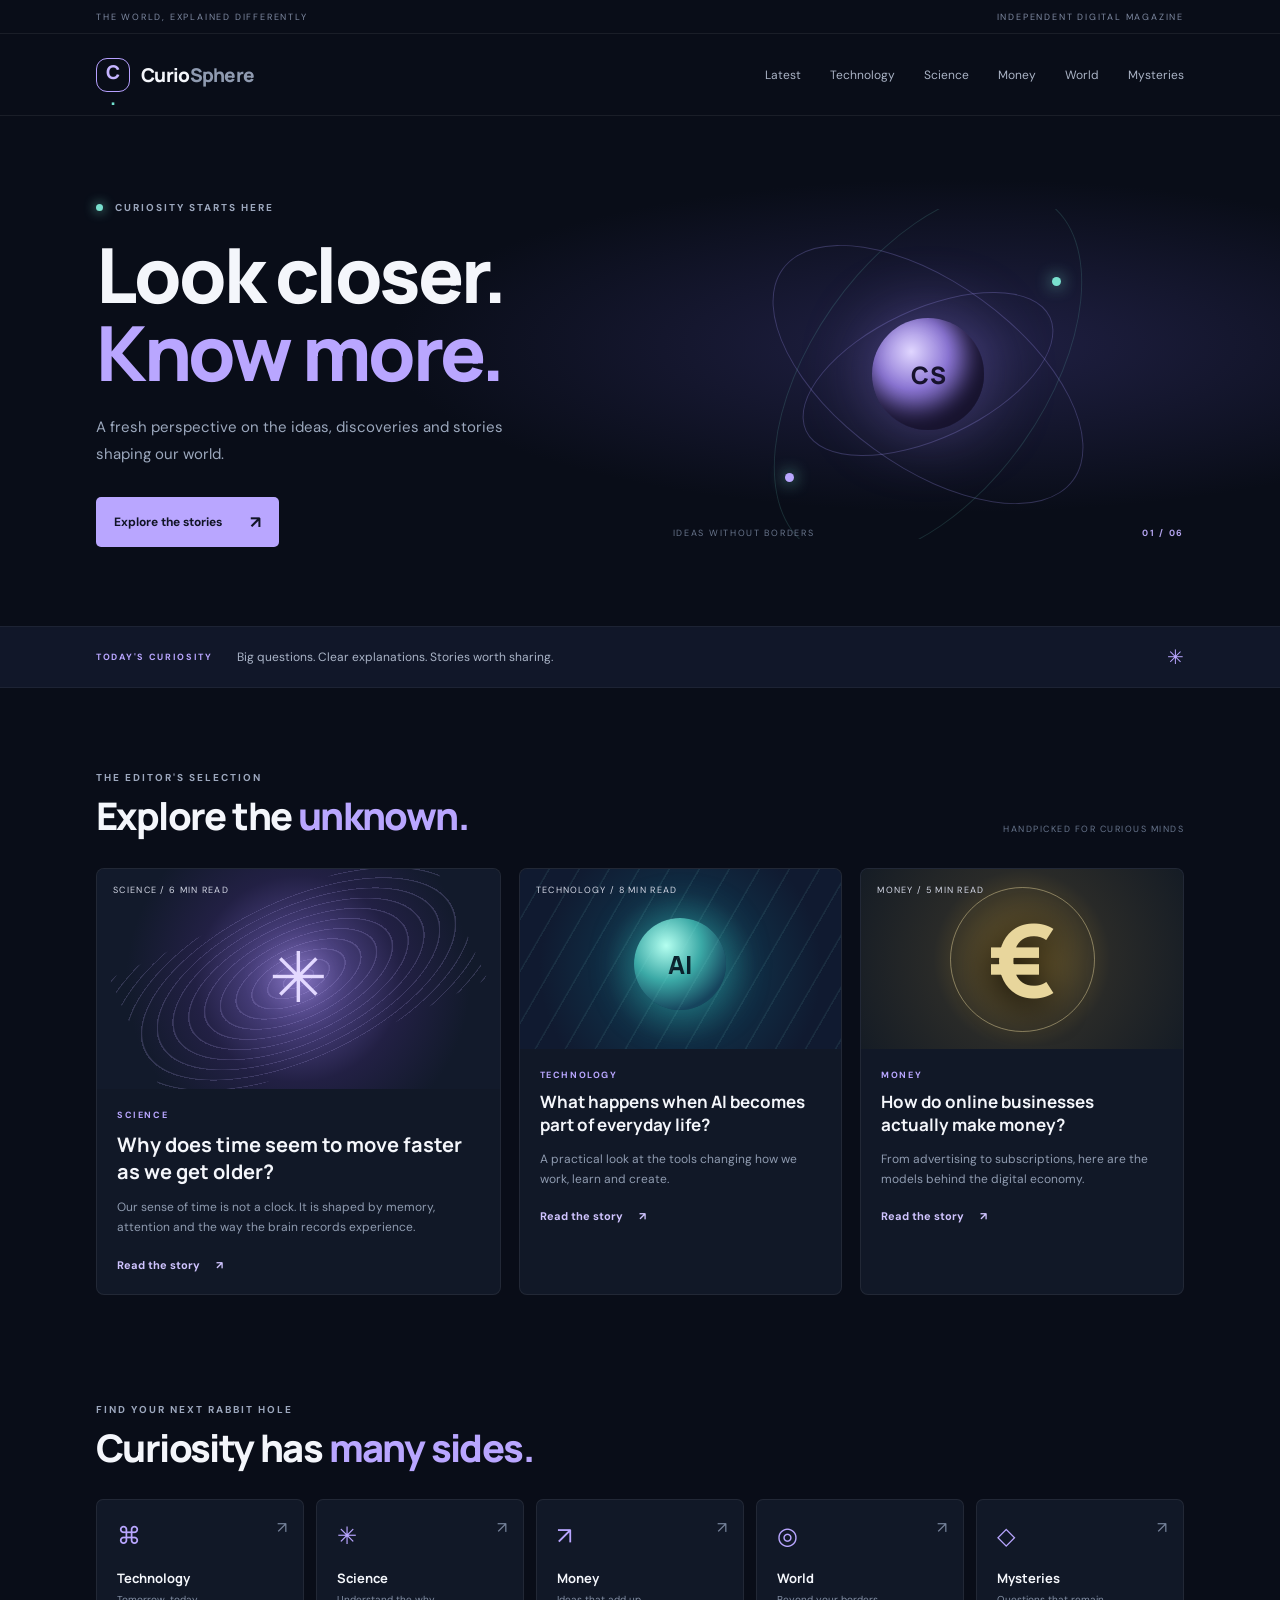
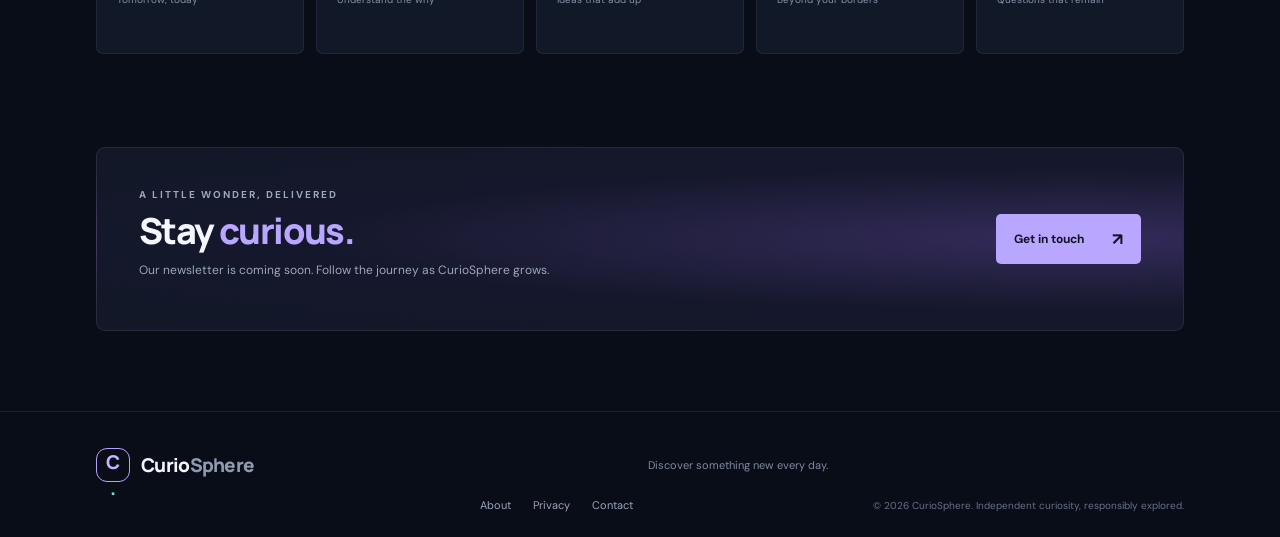
==== index.html @ eb4c72ce "Add files via upload" ====
<!doctype html>
<html lang="en">
<head>
  <meta charset="utf-8">
  <meta name="viewport" content="width=device-width, initial-scale=1">
  <meta name="description" content="CurioSphere explores technology, science, money, world stories and the mysteries behind everyday life.">
  <meta name="theme-color" content="#090d18">
  <title>CurioSphere — Discover Something New Every Day</title>
  <link rel="preconnect" href="https://fonts.googleapis.com">
  <link rel="preconnect" href="https://fonts.gstatic.com" crossorigin>
  <link href="https://fonts.googleapis.com/css2?family=DM+Sans:wght@400;500;600;700&family=Manrope:wght@400;500;600;700;800&display=swap" rel="stylesheet">
  <link rel="stylesheet" href="style.css">
</head>
<body>
  <div class="topline"><span>THE WORLD, EXPLAINED DIFFERENTLY</span><span>INDEPENDENT DIGITAL MAGAZINE</span></div>
  <header class="header">
    <a class="brand" href="#" aria-label="CurioSphere home"><span class="brand-mark">C<span>.</span></span><span>Curio<span>Sphere</span></span></a>
    <nav id="nav" class="nav">
      <a href="#latest">Latest</a><a href="#technology">Technology</a><a href="#science">Science</a><a href="#money">Money</a><a href="#world">World</a><a href="#mysteries">Mysteries</a>
    </nav>
    <button class="menu" id="menu" aria-label="Toggle navigation">☰</button>
  </header>

  <main>
    <section class="hero">
      <div class="hero-copy">
        <div class="eyebrow"><i></i> CURIOSITY STARTS HERE</div>
        <h1>Look closer.<br><em>Know more.</em></h1>
        <p>A fresh perspective on the ideas, discoveries and stories shaping our world.</p>
        <a class="primary-btn" href="#latest">Explore the stories <span>↗</span></a>
      </div>
      <div class="hero-art" aria-label="Abstract glowing orbital illustration">
        <div class="orbit orbit-one"></div><div class="orbit orbit-two"></div><div class="orbit orbit-three"></div>
        <div class="orb-core"><span>CS</span></div><div class="orb-dot dot-one"></div><div class="orb-dot dot-two"></div>
        <div class="art-caption">IDEAS WITHOUT BORDERS <b>01 / 06</b></div>
      </div>
    </section>

    <section class="ticker"><span>TODAY'S CURIOSITY</span><p>Big questions. Clear explanations. Stories worth sharing.</p><span class="ticker-star">✳</span></section>

    <section class="section" id="latest">
      <div class="section-head"><div><div class="eyebrow">THE EDITOR'S SELECTION</div><h2>Explore the <em>unknown.</em></h2></div><span class="muted">HANDPICKED FOR CURIOUS MINDS</span></div>
      <div class="feature-grid">
        <article class="feature-card feature-main" data-category="science">
          <div class="feature-visual visual-neural"><span class="visual-label">SCIENCE / 6 MIN READ</span><div class="neural-glow"></div><div class="visual-symbol">✳</div></div>
          <div class="article-info"><div class="category">SCIENCE</div><h3>Why does time seem to move faster as we get older?</h3><p>Our sense of time is not a clock. It is shaped by memory, attention and the way the brain records experience.</p><a href="articles/time-and-age.html" class="read-link">Read the story <span>↗</span></a></div>
        </article>
        <article class="feature-card" data-category="technology">
          <div class="feature-visual visual-ai"><span class="visual-label">TECHNOLOGY / 8 MIN READ</span><div class="ai-orb">AI</div><div class="ai-lines"></div></div>
          <div class="article-info"><div class="category">TECHNOLOGY</div><h3>What happens when AI becomes part of everyday life?</h3><p>A practical look at the tools changing how we work, learn and create.</p><a href="articles/ai-everyday-life.html" class="read-link">Read the story <span>↗</span></a></div>
        </article>
        <article class="feature-card" data-category="money">
          <div class="feature-visual visual-money"><span class="visual-label">MONEY / 5 MIN READ</span><div class="money-shape">€</div><div class="money-ring"></div></div>
          <div class="article-info"><div class="category">MONEY</div><h3>How do online businesses actually make money?</h3><p>From advertising to subscriptions, here are the models behind the digital economy.</p><a href="articles/online-business-models.html" class="read-link">Read the story <span>↗</span></a></div>
        </article>
      </div>
    </section>

    <section class="section categories" id="technology">
      <div class="section-head"><div><div class="eyebrow">FIND YOUR NEXT RABBIT HOLE</div><h2>Curiosity has <em>many sides.</em></h2></div></div>
      <div class="category-grid">
        <a href="#latest" class="category-tile"><span class="tile-icon">⌘</span><b>Technology</b><small>Tomorrow, today</small><span class="tile-arrow">↗</span></a>
        <a href="#latest" class="category-tile" id="science"><span class="tile-icon">✳</span><b>Science</b><small>Understand the why</small><span class="tile-arrow">↗</span></a>
        <a href="#latest" class="category-tile" id="money"><span class="tile-icon">↗</span><b>Money</b><small>Ideas that add up</small><span class="tile-arrow">↗</span></a>
        <a href="#latest" class="category-tile" id="world"><span class="tile-icon">◎</span><b>World</b><small>Beyond your borders</small><span class="tile-arrow">↗</span></a>
        <a href="#latest" class="category-tile" id="mysteries"><span class="tile-icon">◇</span><b>Mysteries</b><small>Questions that remain</small><span class="tile-arrow">↗</span></a>
      </div>
    </section>

    <section class="newsletter">
      <div><div class="eyebrow">A LITTLE WONDER, DELIVERED</div><h2>Stay <em>curious.</em></h2><p>Our newsletter is coming soon. Follow the journey as CurioSphere grows.</p></div>
      <a class="primary-btn" href="mailto:hello@curiosphere.example?subject=CurioSphere%20newsletter">Get in touch <span>↗</span></a>
    </section>
  </main>
  <footer><a class="brand" href="#"><span class="brand-mark">C<span>.</span></span><span>Curio<span>Sphere</span></span></a><p>Discover something new every day.</p><div class="footer-links"><a href="about.html">About</a><a href="privacy.html">Privacy</a><a href="mailto:hello@curiosphere.example">Contact</a></div><small>© 2026 CurioSphere. Independent curiosity, responsibly explored.</small></footer>
  <script src="script.js"></script>
</body>
</html>
---- style.css ----
*{box-sizing:border-box}html{scroll-behavior:smooth}body{margin:0;background:#090d18;color:#f4f6fb;font-family:"DM Sans",sans-serif}a{color:inherit;text-decoration:none}.topline{height:34px;padding:0 7.5%;display:flex;align-items:center;justify-content:space-between;border-bottom:1px solid #ffffff12;color:#7f8aa2;font-size:9px;letter-spacing:1.8px}.header{height:82px;padding:0 7.5%;display:flex;align-items:center;justify-content:space-between;border-bottom:1px solid #ffffff12;background:#090d18;position:sticky;top:0;z-index:10}.brand{display:flex;align-items:center;gap:11px;font:800 19px Manrope,sans-serif;letter-spacing:-.7px}.brand>span:last-child>span{color:#8f9ab0}.brand-mark{display:grid;place-items:center;width:34px;height:34px;border:1px solid #b6a0ff;border-radius:11px;color:#c5b4ff;font:800 19px Manrope}.brand-mark span{color:#72e3d0}.nav{display:flex;gap:29px;color:#aab3c5;font-size:12px}.nav a:hover,.footer-links a:hover{color:#bba8ff}.menu{display:none;background:none;border:0;color:white;font-size:22px}.hero{padding:80px 7.5% 74px;display:grid;grid-template-columns:1fr 1fr;align-items:center;gap:6%;min-height:510px;background:radial-gradient(ellipse at 75% 45%,#202044 0,transparent 42%),#090d18}.eyebrow{font-size:10px;letter-spacing:2px;color:#9da8be;font-weight:700}.eyebrow i{display:inline-block;width:7px;height:7px;border-radius:50%;background:#79e0ce;margin-right:8px;box-shadow:0 0 12px #79e0ce}.hero h1,.section h2,.newsletter h2{font:800 clamp(44px,6vw,76px)/1.02 Manrope,sans-serif;letter-spacing:-3px;margin:22px 0}.hero h1 em,.section h2 em,.newsletter h2 em{font-style:normal;color:#b9a6ff}.hero-copy>p{max-width:430px;color:#9ca8bd;line-height:1.8;font-size:15px;margin-bottom:29px}.primary-btn{display:inline-flex;gap:28px;align-items:center;background:#b9a6ff;color:#111426;padding:14px 18px;border-radius:5px;font-weight:700;font-size:12px;transition:.2s}.primary-btn:hover{background:#d0c4ff;transform:translateY(-2px)}.primary-btn span{font-size:17px}.hero-art{height:330px;position:relative;display:grid;place-items:center;overflow:hidden}.orbit{position:absolute;border:1px solid #a99aff40;border-radius:50%;transform:rotate(-25deg)}.orbit-one{width:270px;height:130px}.orbit-two{width:360px;height:185px;transform:rotate(36deg)}.orbit-three{width:420px;height:235px;transform:rotate(-55deg);border-color:#71dcca28}.orb-core{width:112px;height:112px;border-radius:50%;display:grid;place-items:center;background:radial-gradient(circle at 35% 30%,#e0d6ff,#8c76d5 35%,#29234d 72%);box-shadow:0 0 70px #a18aff65,inset -12px -15px 25px #17132d;color:#17132d;font:800 24px Manrope}.orb-dot{position:absolute;width:9px;height:9px;border-radius:50%;background:#79e0ce;box-shadow:0 0 16px #79e0ce}.dot-one{top:68px;right:24%}.dot-two{bottom:57px;left:22%;background:#b9a6ff}.art-caption{position:absolute;bottom:0;left:0;right:0;display:flex;justify-content:space-between;color:#69758c;font-size:9px;letter-spacing:1.7px}.art-caption b{color:#b4a4ef}.ticker{padding:17px 7.5%;display:flex;align-items:center;gap:24px;background:#111729;border-top:1px solid #ffffff0d;border-bottom:1px solid #ffffff0d}.ticker>span:first-child{color:#b9a6ff;font-size:9px;letter-spacing:1.7px;font-weight:700}.ticker p{font-size:12px;color:#aab4c7;margin:0}.ticker-star{margin-left:auto;color:#b9a6ff;font-size:20px}.section{padding:83px 7.5%}.section-head{display:flex;justify-content:space-between;align-items:end;margin-bottom:33px}.section h2,.newsletter h2{font-size:38px;letter-spacing:-1.6px;margin:12px 0 0}.muted{font-size:9px;letter-spacing:1.5px;color:#68758d}.feature-grid{display:grid;grid-template-columns:1.25fr 1fr 1fr;gap:18px}.feature-card{background:#111827;border:1px solid #ffffff12;border-radius:8px;overflow:hidden;transition:.25s}.feature-card:hover{transform:translateY(-5px);border-color:#b9a6ff66}.feature-visual{height:180px;position:relative;overflow:hidden;background:#171d36}.feature-main .feature-visual{height:220px}.visual-label{position:absolute;top:15px;left:16px;z-index:2;color:#d4d8e6;font-size:9px;letter-spacing:1.3px}.visual-neural{background:radial-gradient(circle at 50% 50%,#6556a7,#222044 45%,#121a2b 75%)}.neural-glow{position:absolute;inset:30px;background:repeating-radial-gradient(ellipse at center,transparent 0 15px,#c3b4ff30 16px 17px);transform:rotate(-25deg)}.visual-symbol{position:absolute;inset:0;display:grid;place-items:center;font-size:70px;color:#e3d9ff;text-shadow:0 0 35px #d4bfff}.visual-ai{background:radial-gradient(circle at 50% 55%,#176a79,#102c43 40%,#101a30 75%)}.ai-orb{position:absolute;left:50%;top:53%;transform:translate(-50%,-50%);width:92px;height:92px;border-radius:50%;display:grid;place-items:center;background:radial-gradient(circle at 35% 30%,#b4fff0,#3ba9a6 40%,#16445d 75%);box-shadow:0 0 45px #44d5c766;color:#09202b;font:800 25px Manrope}.ai-lines{position:absolute;inset:0;background:repeating-linear-gradient(120deg,transparent 0 24px,#83e6dc16 25px 26px)}.visual-money{background:radial-gradient(circle at 50% 50%,#78622c,#292a28 48%,#151c25)}.money-shape{position:absolute;inset:0;display:grid;place-items:center;color:#e8d69c;font:800 100px Manrope;text-shadow:0 8px 35px #000}.money-ring{position:absolute;width:145px;height:145px;border:1px solid #e8d69c77;border-radius:50%;left:calc(50% - 72px);top:calc(50% - 72px)}.article-info{padding:20px}.category{color:#b9a6ff;font-size:9px;letter-spacing:1.6px;font-weight:700}.article-info h3{font:700 17px/1.35 Manrope;margin:10px 0}.feature-main .article-info h3{font-size:20px}.article-info p{color:#8f9bb0;font-size:12px;line-height:1.7}.read-link{display:inline-flex;gap:16px;margin-top:8px;color:#d0c4ff;font-size:11px;font-weight:700}.categories{padding-top:25px}.category-grid{display:grid;grid-template-columns:repeat(5,1fr);gap:12px}.category-tile{min-height:155px;padding:20px;background:#111827;border:1px solid #ffffff12;border-radius:7px;display:flex;flex-direction:column;position:relative;transition:.2s}.category-tile:hover{border-color:#b9a6ff77;background:#151c30}.tile-icon{font-size:24px;color:#b9a6ff;margin-bottom:18px}.category-tile b{font:700 13px Manrope}.category-tile small{color:#8490a6;font-size:10px;margin-top:6px}.tile-arrow{position:absolute;right:16px;top:17px;color:#77849c}.newsletter{margin:10px 7.5% 80px;padding:40px 42px;border:1px solid #ffffff16;border-radius:9px;background:radial-gradient(ellipse at 90% 50%,#342b5a,#15182c 55%,#111827);display:flex;align-items:center;justify-content:space-between;gap:25px}.newsletter h2{font-size:36px}.newsletter p{color:#9ba6ba;font-size:12px}footer{padding:35px 7.5% 25px;border-top:1px solid #ffffff14;display:grid;grid-template-columns:1fr 1fr;gap:15px;align-items:center}footer>p{color:#7f8aa0;font-size:11px}footer small{color:#657188;font-size:10px}.footer-links{display:flex;gap:22px;justify-content:flex-end;color:#9ba6ba;font-size:11px}.footer-links+small{text-align:right}@media(max-width:850px){.nav{gap:14px}.feature-grid{grid-template-columns:1fr 1fr}.feature-main{grid-column:span 2}.category-grid{grid-template-columns:repeat(3,1fr)}}@media(max-width:620px){.topline{padding:0 5%;font-size:8px}.header{padding:0 5%;height:70px}.menu{display:block}.nav{display:none;position:absolute;top:69px;left:0;right:0;padding:20px 6%;background:#101727;flex-direction:column;border-bottom:1px solid #ffffff20}.nav.open{display:flex}.hero{padding:60px 6% 45px;grid-template-columns:1fr;gap:30px}.hero h1{font-size:55px}.hero-art{height:260px}.ticker{padding:15px 6%;gap:12px}.ticker p{font-size:10px}.section{padding:60px 6%}.section-head{align-items:start;gap:15px;flex-direction:column}.section h2{font-size:32px}.muted{display:none}.feature-grid{grid-template-columns:1fr}.feature-main{grid-column:auto}.feature-main .feature-visual,.feature-visual{height:190px}.category-grid{grid-template-columns:1fr 1fr}.category-tile{min-height:135px}.newsletter{margin:0 6% 55px;padding:28px;align-items:flex-start;flex-direction:column}.newsletter h2{font-size:32px}footer{padding:30px 6%;grid-template-columns:1fr}footer>p{margin:0}.footer-links{justify-content:flex-start}.footer-links+small{text-align:left}}
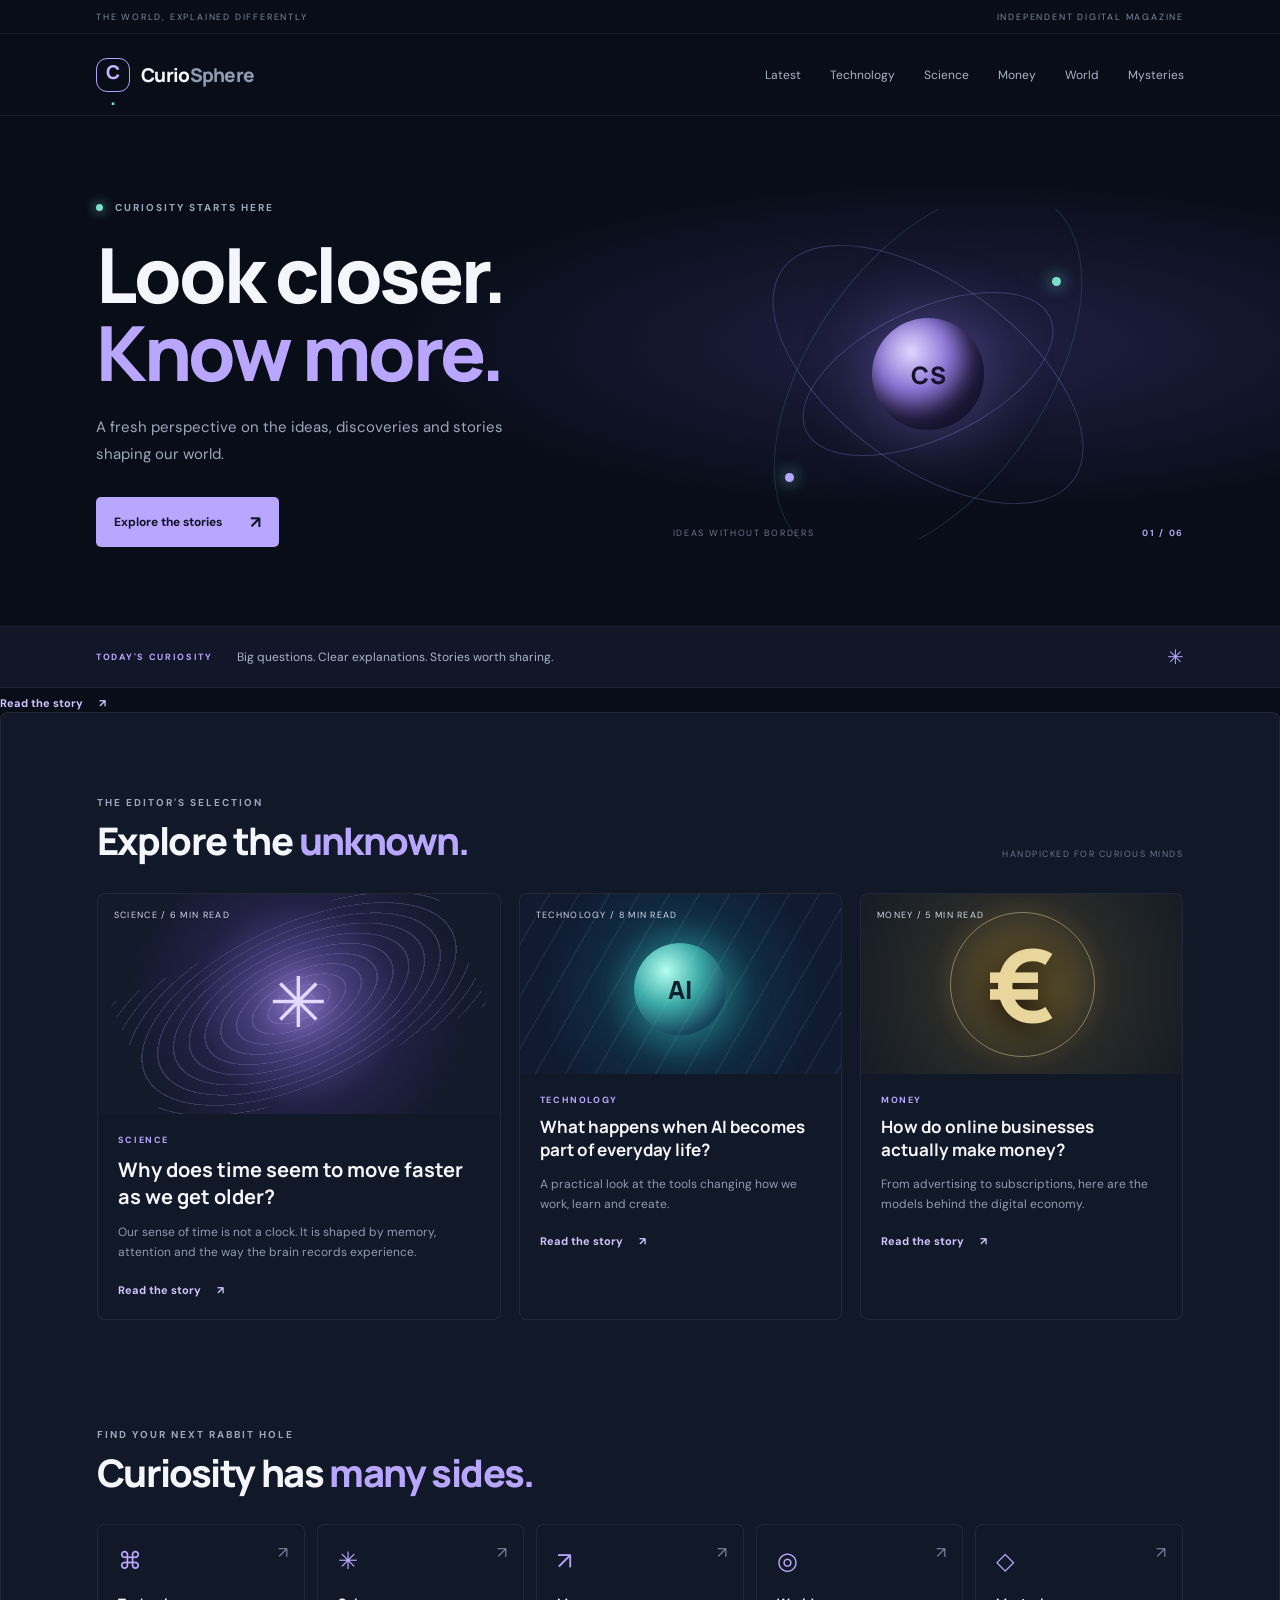
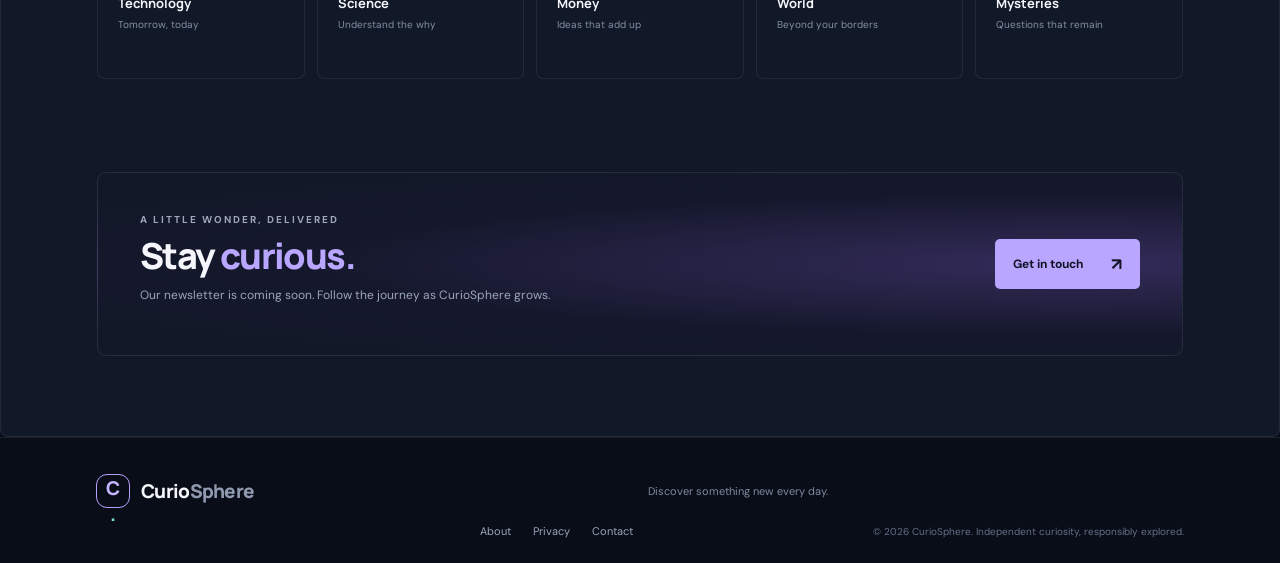
==== commit 6175f7d8: "Update index.html" ====
--- a/index.html
+++ b/index.html
@@ -37,7 +37,10 @@
     </section>
 
     <section class="ticker"><span>TODAY'S CURIOSITY</span><p>Big questions. Clear explanations. Stories worth sharing.</p><span class="ticker-star">✳</span></section>
-
+<a href="articles/time-and-age.html" class="read-link">Read the story <span>↗</span></a>
+</div>
+</article>
+<article class="feature-card" data-category="technology">
     <section class="section" id="latest">
       <div class="section-head"><div><div class="eyebrow">THE EDITOR'S SELECTION</div><h2>Explore the <em>unknown.</em></h2></div><span class="muted">HANDPICKED FOR CURIOUS MINDS</span></div>
       <div class="feature-grid">
@@ -75,4 +78,4 @@
   <footer><a class="brand" href="#"><span class="brand-mark">C<span>.</span></span><span>Curio<span>Sphere</span></span></a><p>Discover something new every day.</p><div class="footer-links"><a href="about.html">About</a><a href="privacy.html">Privacy</a><a href="mailto:hello@curiosphere.example">Contact</a></div><small>© 2026 CurioSphere. Independent curiosity, responsibly explored.</small></footer>
   <script src="script.js"></script>
 </body>
-</html>+</html>
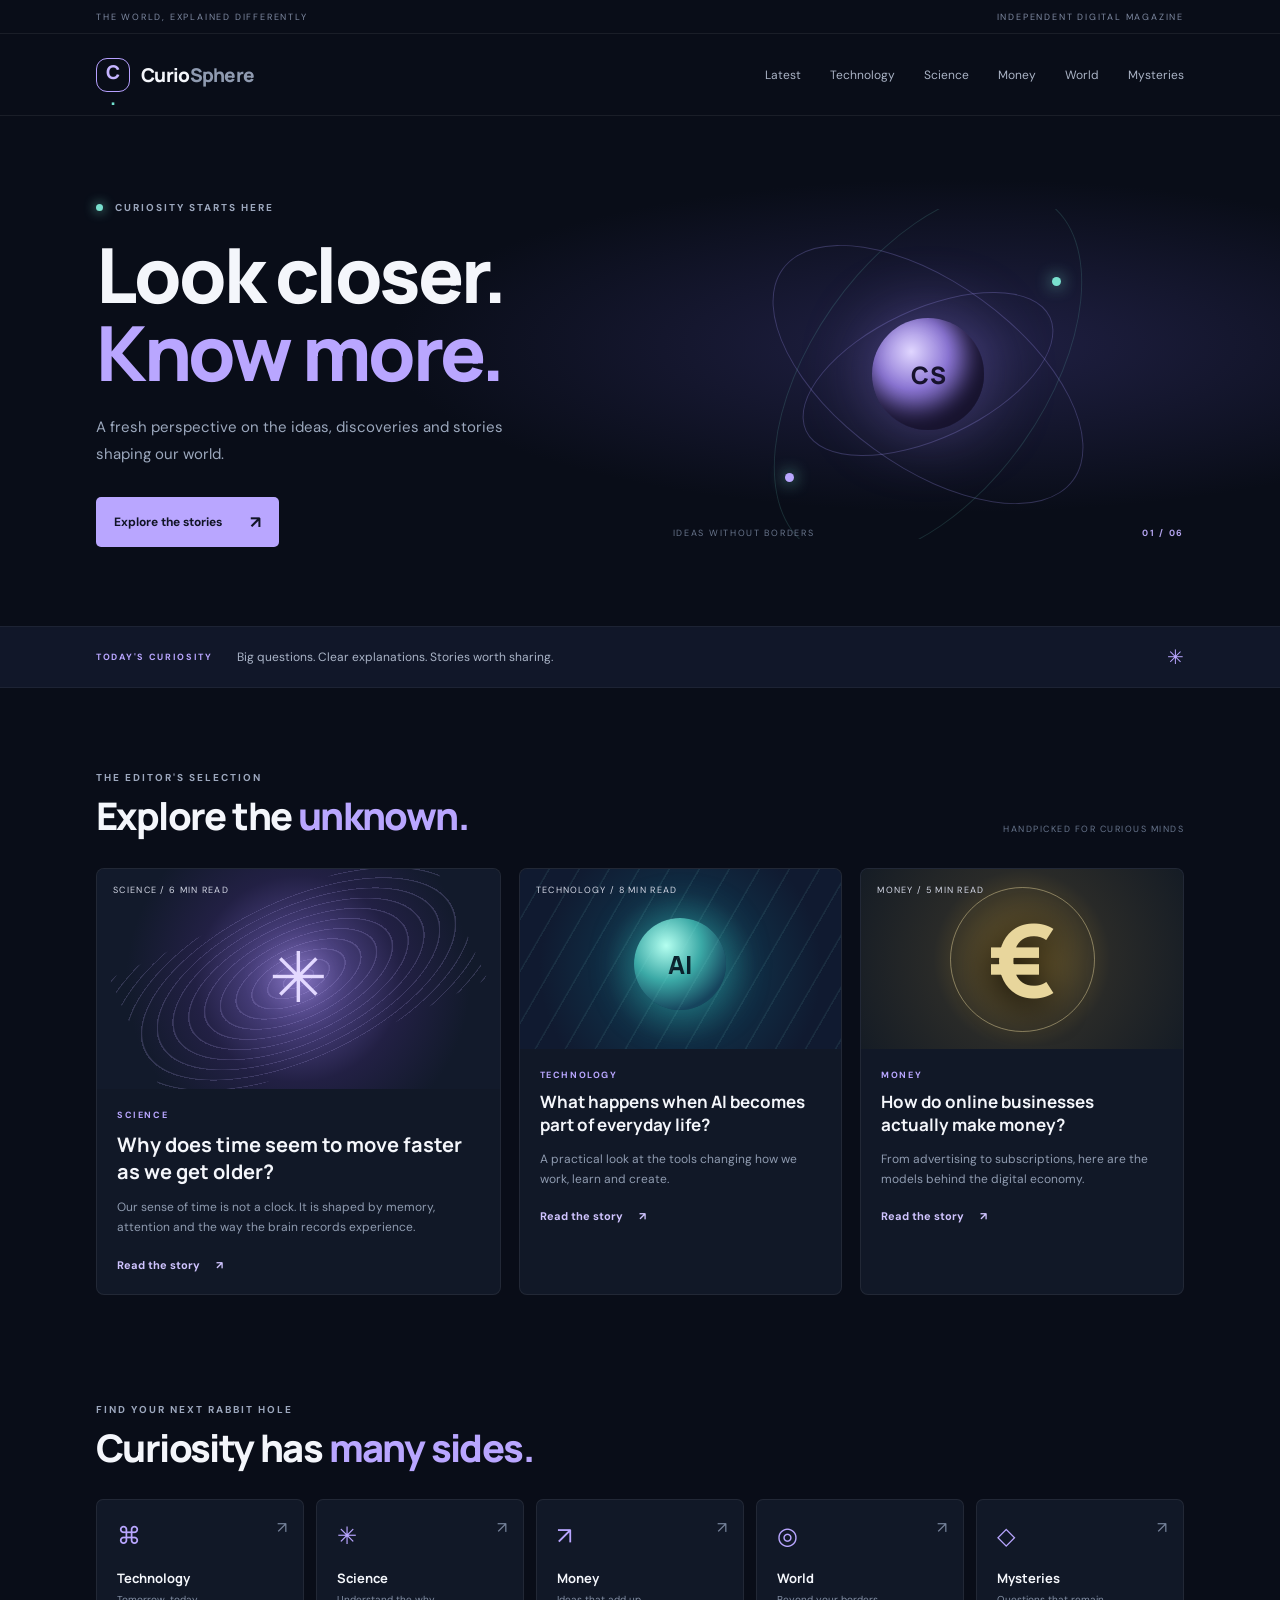
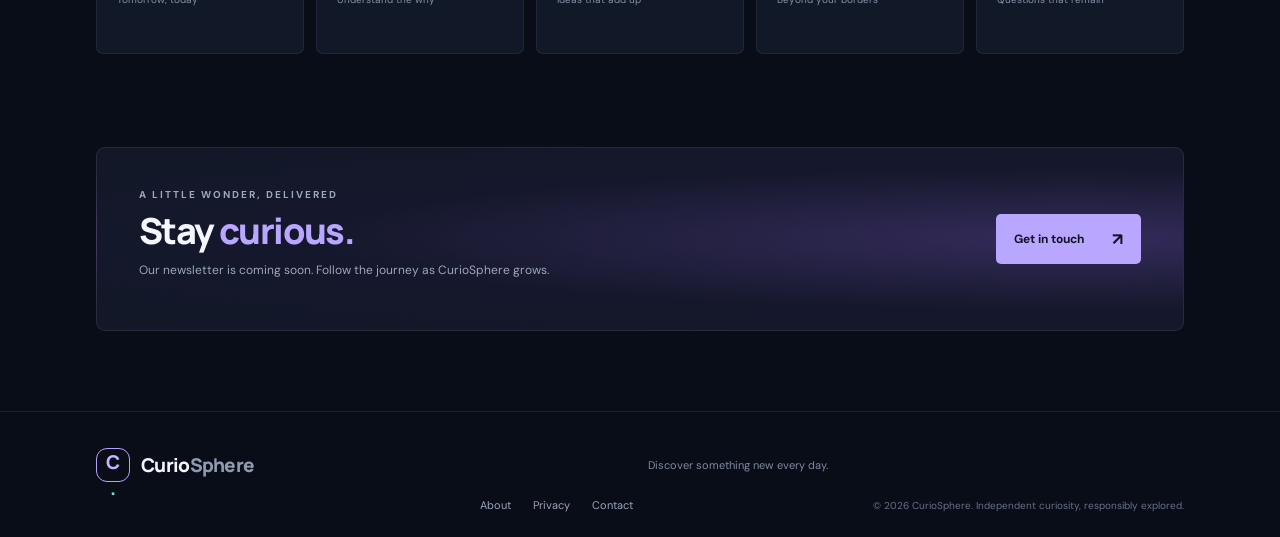
==== commit 5f5ba462: "Update index.html" ====
--- a/index.html
+++ b/index.html
@@ -1,23 +1,41 @@
-<!doctype html>
+
+<!DOCTYPE html>
 <html lang="en">
 <head>
-  <meta charset="utf-8">
-  <meta name="viewport" content="width=device-width, initial-scale=1">
-  <meta name="description" content="CurioSphere explores technology, science, money, world stories and the mysteries behind everyday life.">
+  <meta charset="UTF-8">
+  <meta name="viewport" content="width=device-width, initial-scale=1.0">
+  <meta name="description" content="CurioSphere explores science, technology, money and the mysteries of everyday life.">
   <meta name="theme-color" content="#090d18">
   <title>CurioSphere — Discover Something New Every Day</title>
+
   <link rel="preconnect" href="https://fonts.googleapis.com">
   <link rel="preconnect" href="https://fonts.gstatic.com" crossorigin>
   <link href="https://fonts.googleapis.com/css2?family=DM+Sans:wght@400;500;600;700&family=Manrope:wght@400;500;600;700;800&display=swap" rel="stylesheet">
+
   <link rel="stylesheet" href="style.css">
 </head>
+
 <body>
-  <div class="topline"><span>THE WORLD, EXPLAINED DIFFERENTLY</span><span>INDEPENDENT DIGITAL MAGAZINE</span></div>
+  <div class="topline">
+    <span>THE WORLD, EXPLAINED DIFFERENTLY</span>
+    <span>INDEPENDENT DIGITAL MAGAZINE</span>
+  </div>
+
   <header class="header">
-    <a class="brand" href="#" aria-label="CurioSphere home"><span class="brand-mark">C<span>.</span></span><span>Curio<span>Sphere</span></span></a>
+    <a class="brand" href="index.html" aria-label="CurioSphere home">
+      <span class="brand-mark">C<span>.</span></span>
+      <span>Curio<span>Sphere</span></span>
+    </a>
+
     <nav id="nav" class="nav">
-      <a href="#latest">Latest</a><a href="#technology">Technology</a><a href="#science">Science</a><a href="#money">Money</a><a href="#world">World</a><a href="#mysteries">Mysteries</a>
+      <a href="#latest">Latest</a>
+      <a href="#technology">Technology</a>
+      <a href="#science">Science</a>
+      <a href="#money">Money</a>
+      <a href="#world">World</a>
+      <a href="#mysteries">Mysteries</a>
     </nav>
+
     <button class="menu" id="menu" aria-label="Toggle navigation">☰</button>
   </header>
 
@@ -29,53 +47,153 @@
         <p>A fresh perspective on the ideas, discoveries and stories shaping our world.</p>
         <a class="primary-btn" href="#latest">Explore the stories <span>↗</span></a>
       </div>
+
       <div class="hero-art" aria-label="Abstract glowing orbital illustration">
-        <div class="orbit orbit-one"></div><div class="orbit orbit-two"></div><div class="orbit orbit-three"></div>
-        <div class="orb-core"><span>CS</span></div><div class="orb-dot dot-one"></div><div class="orb-dot dot-two"></div>
+        <div class="orbit orbit-one"></div>
+        <div class="orbit orbit-two"></div>
+        <div class="orbit orbit-three"></div>
+        <div class="orb-core"><span>CS</span></div>
+        <div class="orb-dot dot-one"></div>
+        <div class="orb-dot dot-two"></div>
         <div class="art-caption">IDEAS WITHOUT BORDERS <b>01 / 06</b></div>
       </div>
     </section>
 
-    <section class="ticker"><span>TODAY'S CURIOSITY</span><p>Big questions. Clear explanations. Stories worth sharing.</p><span class="ticker-star">✳</span></section>
-<a href="articles/time-and-age.html" class="read-link">Read the story <span>↗</span></a>
-</div>
-</article>
-<article class="feature-card" data-category="technology">
+    <section class="ticker">
+      <span>TODAY'S CURIOSITY</span>
+      <p>Big questions. Clear explanations. Stories worth sharing.</p>
+      <span class="ticker-star">✳</span>
+    </section>
+
     <section class="section" id="latest">
-      <div class="section-head"><div><div class="eyebrow">THE EDITOR'S SELECTION</div><h2>Explore the <em>unknown.</em></h2></div><span class="muted">HANDPICKED FOR CURIOUS MINDS</span></div>
+      <div class="section-head">
+        <div>
+          <div class="eyebrow">THE EDITOR'S SELECTION</div>
+          <h2>Explore the <em>unknown.</em></h2>
+        </div>
+        <span class="muted">HANDPICKED FOR CURIOUS MINDS</span>
+      </div>
+
       <div class="feature-grid">
+
         <article class="feature-card feature-main" data-category="science">
-          <div class="feature-visual visual-neural"><span class="visual-label">SCIENCE / 6 MIN READ</span><div class="neural-glow"></div><div class="visual-symbol">✳</div></div>
-          <div class="article-info"><div class="category">SCIENCE</div><h3>Why does time seem to move faster as we get older?</h3><p>Our sense of time is not a clock. It is shaped by memory, attention and the way the brain records experience.</p><a href="articles/time-and-age.html" class="read-link">Read the story <span>↗</span></a></div>
+          <div class="feature-visual visual-neural">
+            <span class="visual-label">SCIENCE / 6 MIN READ</span>
+            <div class="neural-glow"></div>
+            <div class="visual-symbol">✳</div>
+          </div>
+          <div class="article-info">
+            <div class="category">SCIENCE</div>
+            <h3>Why does time seem to move faster as we get older?</h3>
+            <p>Our sense of time is not a clock. It is shaped by memory, attention and the way the brain records experience.</p>
+            <a href="articles/time-and-age.html" class="read-link">Read the story <span>↗</span></a>
+          </div>
         </article>
+
         <article class="feature-card" data-category="technology">
-          <div class="feature-visual visual-ai"><span class="visual-label">TECHNOLOGY / 8 MIN READ</span><div class="ai-orb">AI</div><div class="ai-lines"></div></div>
-          <div class="article-info"><div class="category">TECHNOLOGY</div><h3>What happens when AI becomes part of everyday life?</h3><p>A practical look at the tools changing how we work, learn and create.</p><a href="articles/ai-everyday-life.html" class="read-link">Read the story <span>↗</span></a></div>
+          <div class="feature-visual visual-ai">
+            <span class="visual-label">TECHNOLOGY / 8 MIN READ</span>
+            <div class="ai-orb">AI</div>
+            <div class="ai-lines"></div>
+          </div>
+          <div class="article-info">
+            <div class="category">TECHNOLOGY</div>
+            <h3>What happens when AI becomes part of everyday life?</h3>
+            <p>A practical look at the tools changing how we work, learn and create.</p>
+            <a href="articles/ai-everyday-life.html" class="read-link">Read the story <span>↗</span></a>
+          </div>
         </article>
+
         <article class="feature-card" data-category="money">
-          <div class="feature-visual visual-money"><span class="visual-label">MONEY / 5 MIN READ</span><div class="money-shape">€</div><div class="money-ring"></div></div>
-          <div class="article-info"><div class="category">MONEY</div><h3>How do online businesses actually make money?</h3><p>From advertising to subscriptions, here are the models behind the digital economy.</p><a href="articles/online-business-models.html" class="read-link">Read the story <span>↗</span></a></div>
+          <div class="feature-visual visual-money">
+            <span class="visual-label">MONEY / 5 MIN READ</span>
+            <div class="money-shape">€</div>
+            <div class="money-ring"></div>
+          </div>
+          <div class="article-info">
+            <div class="category">MONEY</div>
+            <h3>How do online businesses actually make money?</h3>
+            <p>From advertising to subscriptions, here are the models behind the digital economy.</p>
+            <a href="articles/online-business-models.html" class="read-link">Read the story <span>↗</span></a>
+          </div>
         </article>
+
       </div>
     </section>
 
     <section class="section categories" id="technology">
-      <div class="section-head"><div><div class="eyebrow">FIND YOUR NEXT RABBIT HOLE</div><h2>Curiosity has <em>many sides.</em></h2></div></div>
+      <div class="section-head">
+        <div>
+          <div class="eyebrow">FIND YOUR NEXT RABBIT HOLE</div>
+          <h2>Curiosity has <em>many sides.</em></h2>
+        </div>
+      </div>
+
       <div class="category-grid">
-        <a href="#latest" class="category-tile"><span class="tile-icon">⌘</span><b>Technology</b><small>Tomorrow, today</small><span class="tile-arrow">↗</span></a>
-        <a href="#latest" class="category-tile" id="science"><span class="tile-icon">✳</span><b>Science</b><small>Understand the why</small><span class="tile-arrow">↗</span></a>
-        <a href="#latest" class="category-tile" id="money"><span class="tile-icon">↗</span><b>Money</b><small>Ideas that add up</small><span class="tile-arrow">↗</span></a>
-        <a href="#latest" class="category-tile" id="world"><span class="tile-icon">◎</span><b>World</b><small>Beyond your borders</small><span class="tile-arrow">↗</span></a>
-        <a href="#latest" class="category-tile" id="mysteries"><span class="tile-icon">◇</span><b>Mysteries</b><small>Questions that remain</small><span class="tile-arrow">↗</span></a>
+        <a href="#latest" class="category-tile">
+          <span class="tile-icon">⌘</span>
+          <b>Technology</b>
+          <small>Tomorrow, today</small>
+          <span class="tile-arrow">↗</span>
+        </a>
+
+        <a href="#latest" class="category-tile" id="science">
+          <span class="tile-icon">✳</span>
+          <b>Science</b>
+          <small>Understand the why</small>
+          <span class="tile-arrow">↗</span>
+        </a>
+
+        <a href="#latest" class="category-tile" id="money">
+          <span class="tile-icon">↗</span>
+          <b>Money</b>
+          <small>Ideas that add up</small>
+          <span class="tile-arrow">↗</span>
+        </a>
+
+        <a href="#latest" class="category-tile" id="world">
+          <span class="tile-icon">◎</span>
+          <b>World</b>
+          <small>Beyond your borders</small>
+          <span class="tile-arrow">↗</span>
+        </a>
+
+        <a href="#latest" class="category-tile" id="mysteries">
+          <span class="tile-icon">◇</span>
+          <b>Mysteries</b>
+          <small>Questions that remain</small>
+          <span class="tile-arrow">↗</span>
+        </a>
       </div>
     </section>
 
     <section class="newsletter">
-      <div><div class="eyebrow">A LITTLE WONDER, DELIVERED</div><h2>Stay <em>curious.</em></h2><p>Our newsletter is coming soon. Follow the journey as CurioSphere grows.</p></div>
+      <div>
+        <div class="eyebrow">A LITTLE WONDER, DELIVERED</div>
+        <h2>Stay <em>curious.</em></h2>
+        <p>Our newsletter is coming soon. Follow the journey as CurioSphere grows.</p>
+      </div>
       <a class="primary-btn" href="mailto:hello@curiosphere.example?subject=CurioSphere%20newsletter">Get in touch <span>↗</span></a>
     </section>
   </main>
-  <footer><a class="brand" href="#"><span class="brand-mark">C<span>.</span></span><span>Curio<span>Sphere</span></span></a><p>Discover something new every day.</p><div class="footer-links"><a href="about.html">About</a><a href="privacy.html">Privacy</a><a href="mailto:hello@curiosphere.example">Contact</a></div><small>© 2026 CurioSphere. Independent curiosity, responsibly explored.</small></footer>
+
+  <footer>
+    <a class="brand" href="index.html">
+      <span class="brand-mark">C<span>.</span></span>
+      <span>Curio<span>Sphere</span></span>
+    </a>
+
+    <p>Discover something new every day.</p>
+
+    <div class="footer-links">
+      <a href="about.html">About</a>
+      <a href="privacy.html">Privacy</a>
+      <a href="mailto:hello@curiosphere.example">Contact</a>
+    </div>
+
+    <small>© 2026 CurioSphere. Independent curiosity, responsibly explored.</small>
+  </footer>
+
   <script src="script.js"></script>
 </body>
 </html>
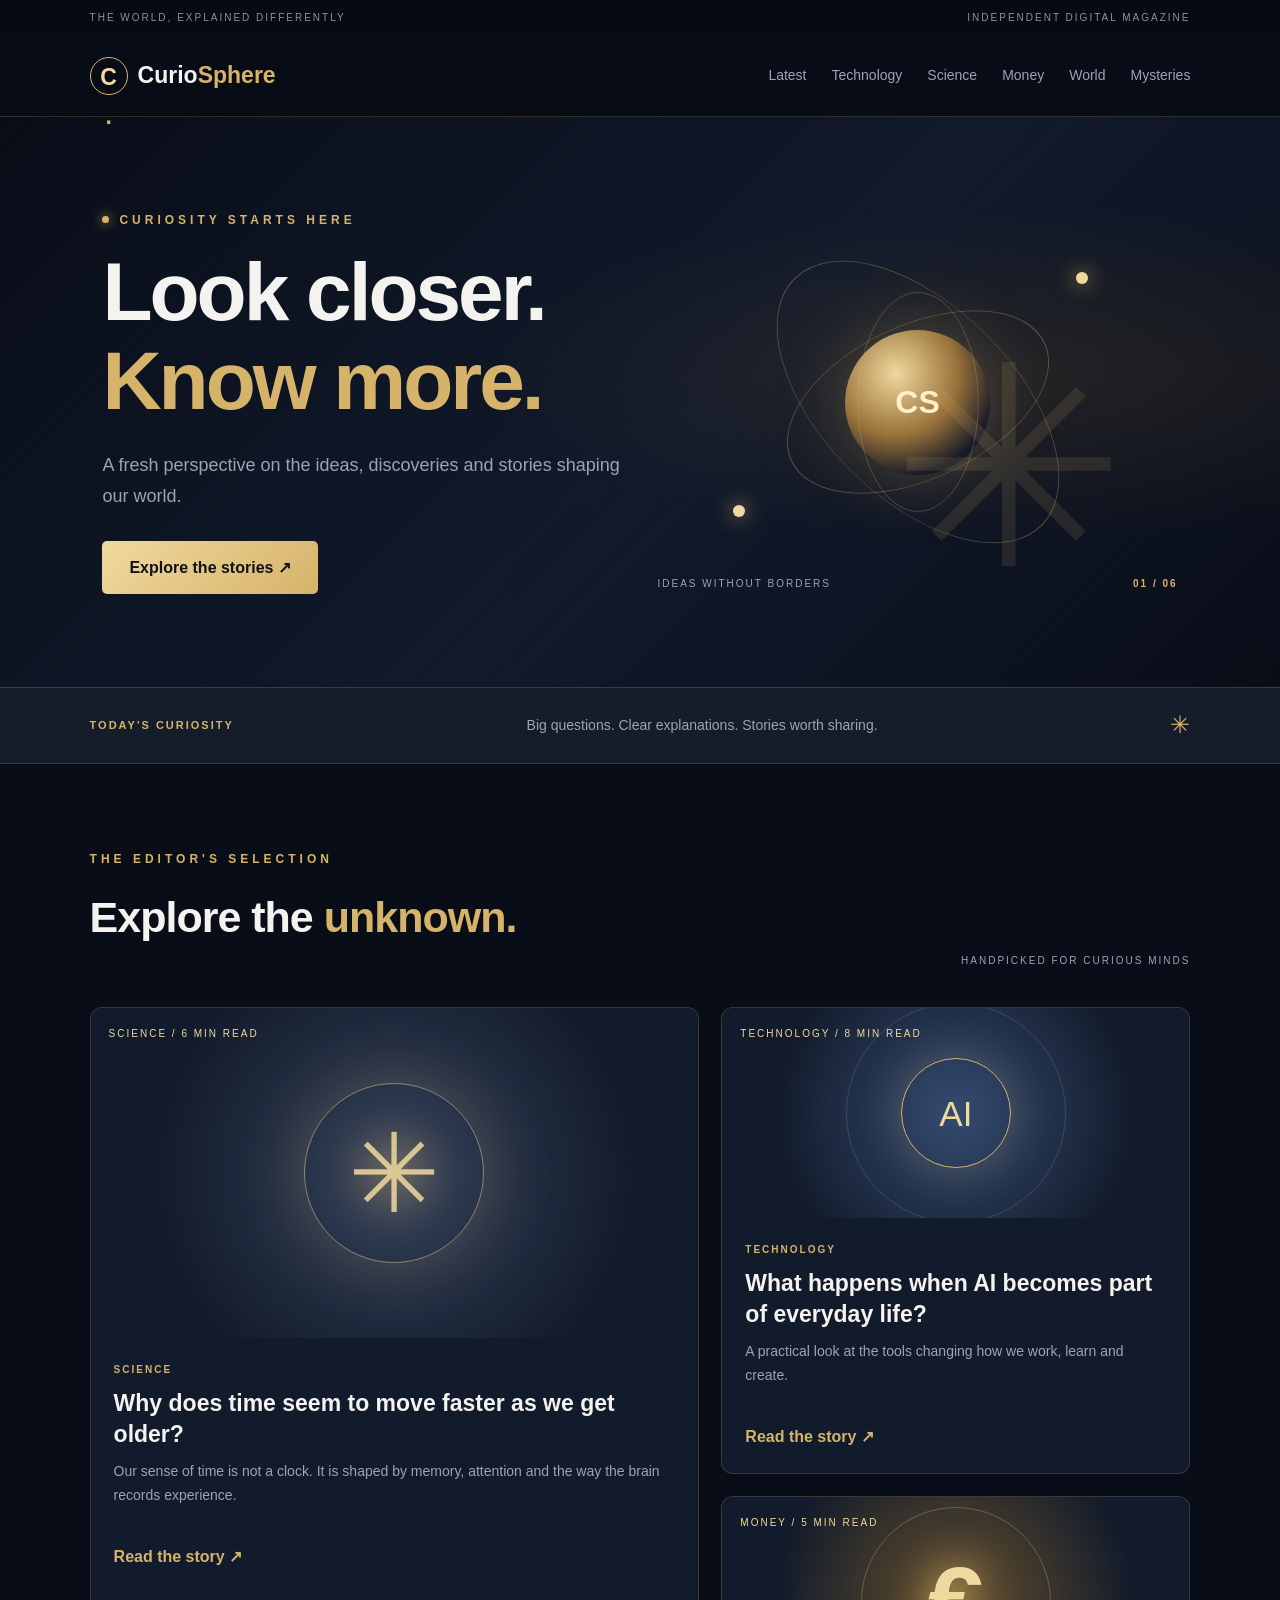
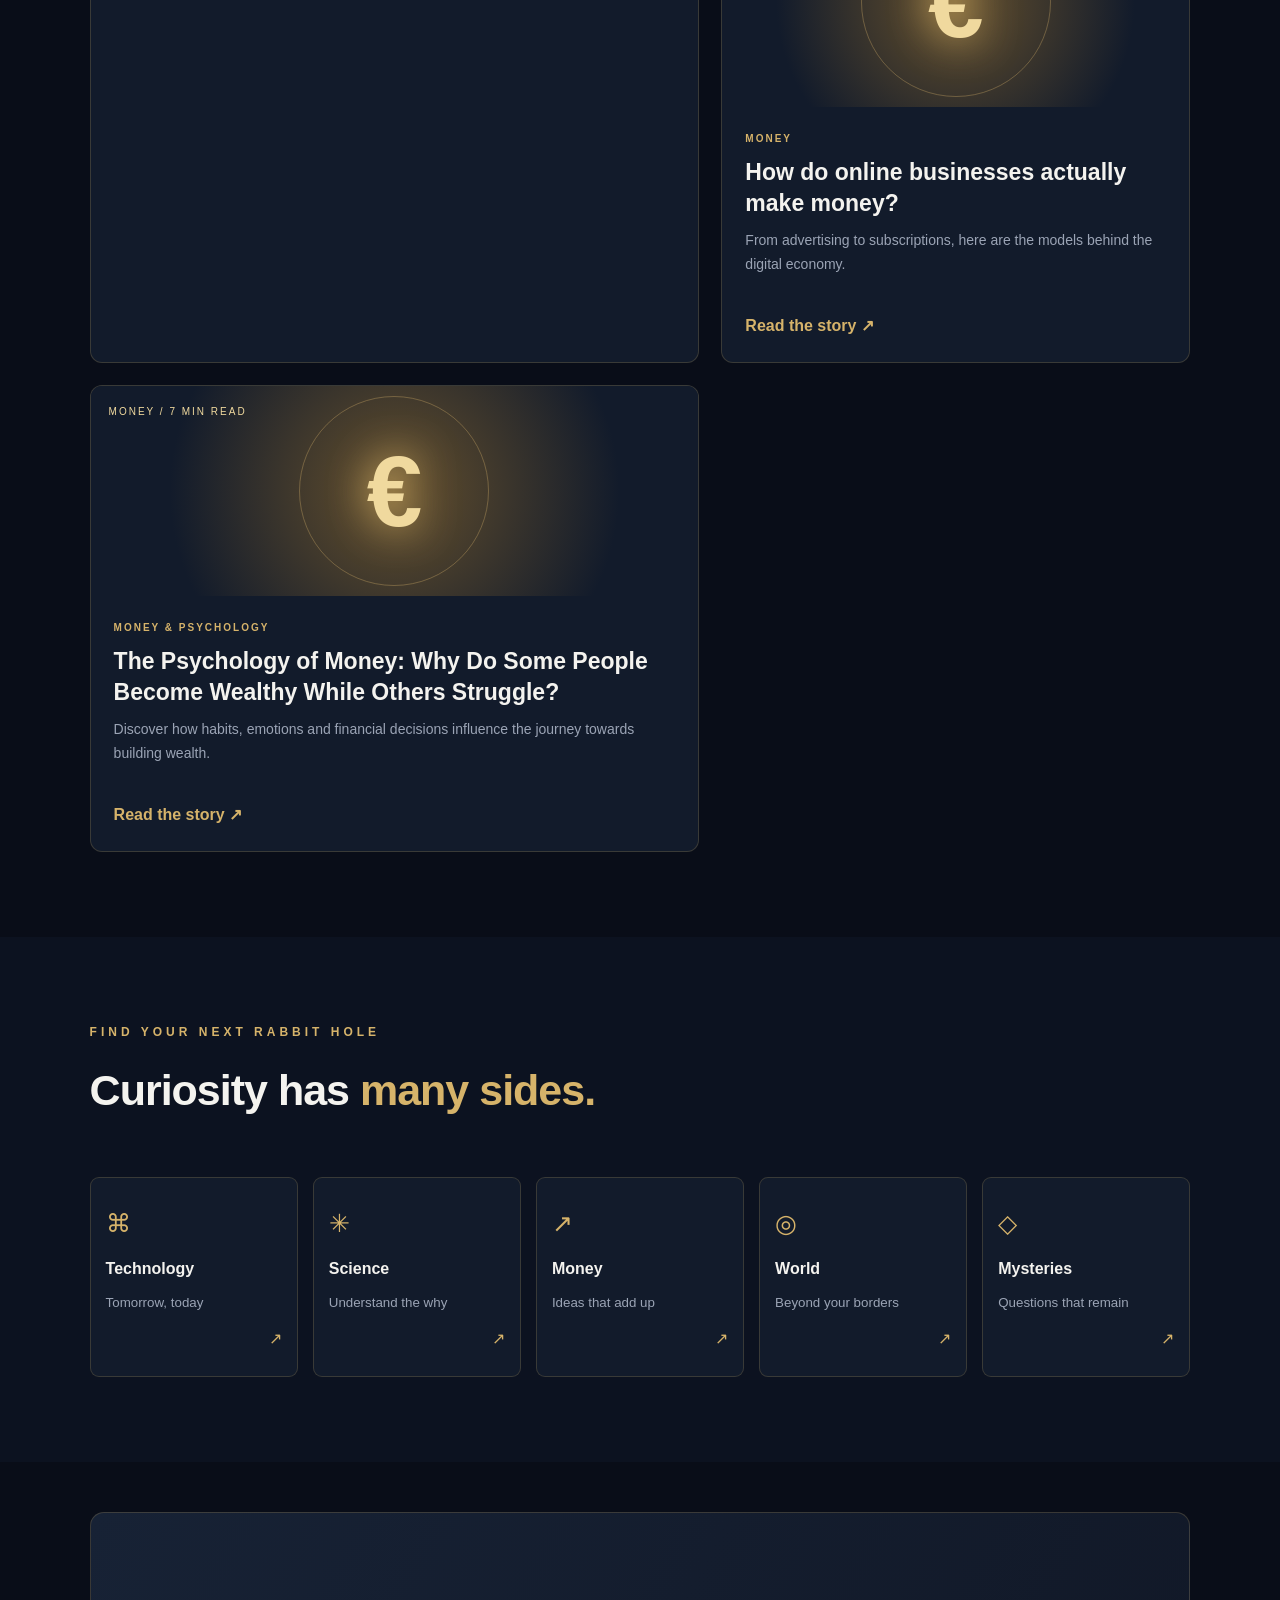
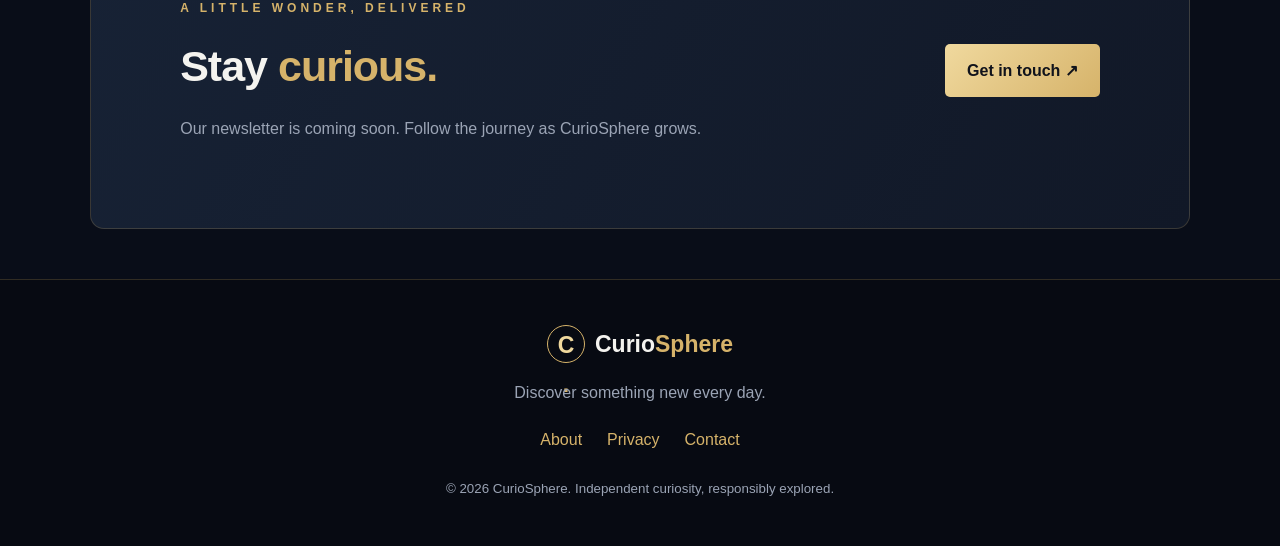
==== commit df34138b: "Update index.html" ====
--- a/index.html
+++ b/index.html
@@ -118,6 +118,21 @@
           </div>
         </article>
 
+        <article class="feature-card" data-category="money">
+          <div class="feature-visual visual-money">
+            <span class="visual-label">MONEY / 7 MIN READ</span>
+            <div class="money-shape">€</div>
+            <div class="money-ring"></div>
+          </div>
+
+          <div class="article-info">
+            <div class="category">MONEY & PSYCHOLOGY</div>
+            <h3>The Psychology of Money: Why Do Some People Become Wealthy While Others Struggle?</h3>
+            <p>Discover how habits, emotions and financial decisions influence the journey towards building wealth.</p>
+            <a href="articles/psychology-of-money.html" class="read-link">Read the story <span>↗</span></a>
+          </div>
+        </article>
+
       </div>
     </section>
 
--- a/style.css
+++ b/style.css
@@ -1 +1,932 @@
-*{box-sizing:border-box}html{scroll-behavior:smooth}body{margin:0;background:#090d18;color:#f4f6fb;font-family:"DM Sans",sans-serif}a{color:inherit;text-decoration:none}.topline{height:34px;padding:0 7.5%;display:flex;align-items:center;justify-content:space-between;border-bottom:1px solid #ffffff12;color:#7f8aa2;font-size:9px;letter-spacing:1.8px}.header{height:82px;padding:0 7.5%;display:flex;align-items:center;justify-content:space-between;border-bottom:1px solid #ffffff12;background:#090d18;position:sticky;top:0;z-index:10}.brand{display:flex;align-items:center;gap:11px;font:800 19px Manrope,sans-serif;letter-spacing:-.7px}.brand>span:last-child>span{color:#8f9ab0}.brand-mark{display:grid;place-items:center;width:34px;height:34px;border:1px solid #b6a0ff;border-radius:11px;color:#c5b4ff;font:800 19px Manrope}.brand-mark span{color:#72e3d0}.nav{display:flex;gap:29px;color:#aab3c5;font-size:12px}.nav a:hover,.footer-links a:hover{color:#bba8ff}.menu{display:none;background:none;border:0;color:white;font-size:22px}.hero{padding:80px 7.5% 74px;display:grid;grid-template-columns:1fr 1fr;align-items:center;gap:6%;min-height:510px;background:radial-gradient(ellipse at 75% 45%,#202044 0,transparent 42%),#090d18}.eyebrow{font-size:10px;letter-spacing:2px;color:#9da8be;font-weight:700}.eyebrow i{display:inline-block;width:7px;height:7px;border-radius:50%;background:#79e0ce;margin-right:8px;box-shadow:0 0 12px #79e0ce}.hero h1,.section h2,.newsletter h2{font:800 clamp(44px,6vw,76px)/1.02 Manrope,sans-serif;letter-spacing:-3px;margin:22px 0}.hero h1 em,.section h2 em,.newsletter h2 em{font-style:normal;color:#b9a6ff}.hero-copy>p{max-width:430px;color:#9ca8bd;line-height:1.8;font-size:15px;margin-bottom:29px}.primary-btn{display:inline-flex;gap:28px;align-items:center;background:#b9a6ff;color:#111426;padding:14px 18px;border-radius:5px;font-weight:700;font-size:12px;transition:.2s}.primary-btn:hover{background:#d0c4ff;transform:translateY(-2px)}.primary-btn span{font-size:17px}.hero-art{height:330px;position:relative;display:grid;place-items:center;overflow:hidden}.orbit{position:absolute;border:1px solid #a99aff40;border-radius:50%;transform:rotate(-25deg)}.orbit-one{width:270px;height:130px}.orbit-two{width:360px;height:185px;transform:rotate(36deg)}.orbit-three{width:420px;height:235px;transform:rotate(-55deg);border-color:#71dcca28}.orb-core{width:112px;height:112px;border-radius:50%;display:grid;place-items:center;background:radial-gradient(circle at 35% 30%,#e0d6ff,#8c76d5 35%,#29234d 72%);box-shadow:0 0 70px #a18aff65,inset -12px -15px 25px #17132d;color:#17132d;font:800 24px Manrope}.orb-dot{position:absolute;width:9px;height:9px;border-radius:50%;background:#79e0ce;box-shadow:0 0 16px #79e0ce}.dot-one{top:68px;right:24%}.dot-two{bottom:57px;left:22%;background:#b9a6ff}.art-caption{position:absolute;bottom:0;left:0;right:0;display:flex;justify-content:space-between;color:#69758c;font-size:9px;letter-spacing:1.7px}.art-caption b{color:#b4a4ef}.ticker{padding:17px 7.5%;display:flex;align-items:center;gap:24px;background:#111729;border-top:1px solid #ffffff0d;border-bottom:1px solid #ffffff0d}.ticker>span:first-child{color:#b9a6ff;font-size:9px;letter-spacing:1.7px;font-weight:700}.ticker p{font-size:12px;color:#aab4c7;margin:0}.ticker-star{margin-left:auto;color:#b9a6ff;font-size:20px}.section{padding:83px 7.5%}.section-head{display:flex;justify-content:space-between;align-items:end;margin-bottom:33px}.section h2,.newsletter h2{font-size:38px;letter-spacing:-1.6px;margin:12px 0 0}.muted{font-size:9px;letter-spacing:1.5px;color:#68758d}.feature-grid{display:grid;grid-template-columns:1.25fr 1fr 1fr;gap:18px}.feature-card{background:#111827;border:1px solid #ffffff12;border-radius:8px;overflow:hidden;transition:.25s}.feature-card:hover{transform:translateY(-5px);border-color:#b9a6ff66}.feature-visual{height:180px;position:relative;overflow:hidden;background:#171d36}.feature-main .feature-visual{height:220px}.visual-label{position:absolute;top:15px;left:16px;z-index:2;color:#d4d8e6;font-size:9px;letter-spacing:1.3px}.visual-neural{background:radial-gradient(circle at 50% 50%,#6556a7,#222044 45%,#121a2b 75%)}.neural-glow{position:absolute;inset:30px;background:repeating-radial-gradient(ellipse at center,transparent 0 15px,#c3b4ff30 16px 17px);transform:rotate(-25deg)}.visual-symbol{position:absolute;inset:0;display:grid;place-items:center;font-size:70px;color:#e3d9ff;text-shadow:0 0 35px #d4bfff}.visual-ai{background:radial-gradient(circle at 50% 55%,#176a79,#102c43 40%,#101a30 75%)}.ai-orb{position:absolute;left:50%;top:53%;transform:translate(-50%,-50%);width:92px;height:92px;border-radius:50%;display:grid;place-items:center;background:radial-gradient(circle at 35% 30%,#b4fff0,#3ba9a6 40%,#16445d 75%);box-shadow:0 0 45px #44d5c766;color:#09202b;font:800 25px Manrope}.ai-lines{position:absolute;inset:0;background:repeating-linear-gradient(120deg,transparent 0 24px,#83e6dc16 25px 26px)}.visual-money{background:radial-gradient(circle at 50% 50%,#78622c,#292a28 48%,#151c25)}.money-shape{position:absolute;inset:0;display:grid;place-items:center;color:#e8d69c;font:800 100px Manrope;text-shadow:0 8px 35px #000}.money-ring{position:absolute;width:145px;height:145px;border:1px solid #e8d69c77;border-radius:50%;left:calc(50% - 72px);top:calc(50% - 72px)}.article-info{padding:20px}.category{color:#b9a6ff;font-size:9px;letter-spacing:1.6px;font-weight:700}.article-info h3{font:700 17px/1.35 Manrope;margin:10px 0}.feature-main .article-info h3{font-size:20px}.article-info p{color:#8f9bb0;font-size:12px;line-height:1.7}.read-link{display:inline-flex;gap:16px;margin-top:8px;color:#d0c4ff;font-size:11px;font-weight:700}.categories{padding-top:25px}.category-grid{display:grid;grid-template-columns:repeat(5,1fr);gap:12px}.category-tile{min-height:155px;padding:20px;background:#111827;border:1px solid #ffffff12;border-radius:7px;display:flex;flex-direction:column;position:relative;transition:.2s}.category-tile:hover{border-color:#b9a6ff77;background:#151c30}.tile-icon{font-size:24px;color:#b9a6ff;margin-bottom:18px}.category-tile b{font:700 13px Manrope}.category-tile small{color:#8490a6;font-size:10px;margin-top:6px}.tile-arrow{position:absolute;right:16px;top:17px;color:#77849c}.newsletter{margin:10px 7.5% 80px;padding:40px 42px;border:1px solid #ffffff16;border-radius:9px;background:radial-gradient(ellipse at 90% 50%,#342b5a,#15182c 55%,#111827);display:flex;align-items:center;justify-content:space-between;gap:25px}.newsletter h2{font-size:36px}.newsletter p{color:#9ba6ba;font-size:12px}footer{padding:35px 7.5% 25px;border-top:1px solid #ffffff14;display:grid;grid-template-columns:1fr 1fr;gap:15px;align-items:center}footer>p{color:#7f8aa0;font-size:11px}footer small{color:#657188;font-size:10px}.footer-links{display:flex;gap:22px;justify-content:flex-end;color:#9ba6ba;font-size:11px}.footer-links+small{text-align:right}@media(max-width:850px){.nav{gap:14px}.feature-grid{grid-template-columns:1fr 1fr}.feature-main{grid-column:span 2}.category-grid{grid-template-columns:repeat(3,1fr)}}@media(max-width:620px){.topline{padding:0 5%;font-size:8px}.header{padding:0 5%;height:70px}.menu{display:block}.nav{display:none;position:absolute;top:69px;left:0;right:0;padding:20px 6%;background:#101727;flex-direction:column;border-bottom:1px solid #ffffff20}.nav.open{display:flex}.hero{padding:60px 6% 45px;grid-template-columns:1fr;gap:30px}.hero h1{font-size:55px}.hero-art{height:260px}.ticker{padding:15px 6%;gap:12px}.ticker p{font-size:10px}.section{padding:60px 6%}.section-head{align-items:start;gap:15px;flex-direction:column}.section h2{font-size:32px}.muted{display:none}.feature-grid{grid-template-columns:1fr}.feature-main{grid-column:auto}.feature-main .feature-visual,.feature-visual{height:190px}.category-grid{grid-template-columns:1fr 1fr}.category-tile{min-height:135px}.newsletter{margin:0 6% 55px;padding:28px;align-items:flex-start;flex-direction:column}.newsletter h2{font-size:32px}footer{padding:30px 6%;grid-template-columns:1fr}footer>p{margin:0}.footer-links{justify-content:flex-start}.footer-links+small{text-align:left}}+
+:root {
+  --bg: #090d18;
+  --bg-soft: #101625;
+  --card: #121b2b;
+  --gold: #d6b36a;
+  --gold-light: #f0d99e;
+  --text: #f4f3ef;
+  --muted: #9ba4b5;
+  --border: rgba(214, 179, 106, 0.2);
+}
+
+* {
+  margin: 0;
+  padding: 0;
+  box-sizing: border-box;
+}
+
+html {
+  scroll-behavior: smooth;
+}
+
+body {
+  background: var(--bg);
+  color: var(--text);
+  font-family: Arial, Helvetica, sans-serif;
+  line-height: 1.7;
+  overflow-x: hidden;
+}
+
+a {
+  color: inherit;
+  text-decoration: none;
+}
+
+button {
+  font: inherit;
+}
+
+/* HEADER */
+
+header {
+  width: 100%;
+  min-height: 82px;
+  padding: 18px 7%;
+  display: flex;
+  align-items: center;
+  justify-content: space-between;
+  background: rgba(9, 13, 24, 0.95);
+  border-bottom: 1px solid var(--border);
+  position: sticky;
+  top: 0;
+  z-index: 100;
+  backdrop-filter: blur(15px);
+}
+
+.logo,
+header .logo {
+  color: var(--gold-light);
+  font-size: 25px;
+  font-weight: 800;
+  letter-spacing: 1px;
+}
+
+nav {
+  display: flex;
+  align-items: center;
+  gap: 30px;
+}
+
+nav a {
+  color: var(--muted);
+  font-size: 14px;
+  transition: 0.3s;
+}
+
+nav a:hover {
+  color: var(--gold-light);
+}
+
+.menu {
+  display: none;
+  background: transparent;
+  color: var(--gold-light);
+  border: 1px solid var(--border);
+  border-radius: 8px;
+  padding: 8px 12px;
+  cursor: pointer;
+  font-size: 22px;
+}
+
+/* HERO */
+
+.hero {
+  min-height: 570px;
+  padding: 110px 8% 100px;
+  display: flex;
+  flex-direction: column;
+  justify-content: center;
+  align-items: flex-start;
+  position: relative;
+  overflow: hidden;
+  background:
+    radial-gradient(ellipse at 80% 45%, rgba(120, 87, 39, 0.2), transparent 38%),
+    linear-gradient(135deg, #090d18 0%, #111a2b 55%, #090d18 100%);
+}
+
+.hero::after {
+  content: "✳";
+  position: absolute;
+  right: 12%;
+  top: 20%;
+  color: rgba(214, 179, 106, 0.12);
+  font-size: 280px;
+  pointer-events: none;
+}
+
+.hero h1 {
+  max-width: 850px;
+  font-size: clamp(48px, 7vw, 82px);
+  line-height: 1.08;
+  letter-spacing: -3px;
+  margin: 18px 0 25px;
+  position: relative;
+  z-index: 1;
+}
+
+.hero h1 span {
+  color: var(--gold);
+}
+
+.hero p {
+  max-width: 600px;
+  color: var(--muted);
+  font-size: 18px;
+  margin-bottom: 30px;
+  position: relative;
+  z-index: 1;
+}
+
+.hero .eyebrow,
+.eyebrow {
+  color: var(--gold);
+  text-transform: uppercase;
+  letter-spacing: 4px;
+  font-size: 12px;
+  font-weight: bold;
+}
+
+.hero a,
+.button {
+  display: inline-block;
+  padding: 13px 27px;
+  background: linear-gradient(135deg, var(--gold-light), var(--gold));
+  color: #10131b;
+  border-radius: 5px;
+  font-weight: 800;
+  transition: 0.3s;
+  position: relative;
+  z-index: 1;
+}
+
+.hero a:hover,
+.button:hover {
+  transform: translateY(-3px);
+  box-shadow: 0 10px 30px rgba(214, 179, 106, 0.2);
+}
+
+/* TICKER */
+
+.ticker {
+  padding: 17px 7%;
+  display: flex;
+  align-items: center;
+  justify-content: space-between;
+  gap: 20px;
+  background: #151d2b;
+  border-top: 1px solid var(--border);
+  border-bottom: 1px solid var(--border);
+}
+
+.ticker span:first-child {
+  color: var(--gold);
+  font-size: 11px;
+  font-weight: bold;
+  letter-spacing: 2px;
+}
+
+.ticker p {
+  color: var(--muted);
+  font-size: 14px;
+}
+
+.ticker-star {
+  color: var(--gold);
+  font-size: 24px;
+}
+
+/* GENERAL SECTIONS */
+
+section:not(.hero):not(.ticker) {
+  padding: 85px 7%;
+}
+
+section h2 {
+  font-size: clamp(30px, 4vw, 43px);
+  margin-bottom: 15px;
+  letter-spacing: -1px;
+}
+
+section h2 span {
+  color: var(--gold);
+}
+
+section > p {
+  color: var(--muted);
+}
+
+/* CATEGORIES */
+
+.category-grid {
+  display: grid;
+  grid-template-columns: repeat(5, 1fr);
+  gap: 15px;
+  margin-top: 35px;
+}
+
+.category-grid a,
+.category-grid > div {
+  padding: 24px 15px;
+  text-align: center;
+  background: var(--card);
+  border: 1px solid var(--border);
+  border-radius: 9px;
+  color: var(--text);
+  transition: 0.3s;
+}
+
+.category-grid a:hover,
+.category-grid > div:hover {
+  transform: translateY(-5px);
+  border-color: var(--gold);
+  color: var(--gold-light);
+}
+
+/* FEATURED ARTICLES */
+
+.feature-grid {
+  display: grid;
+  grid-template-columns: repeat(2, minmax(0, 1fr));
+  gap: 22px;
+  margin-top: 38px;
+}
+
+.feature-grid > * {
+  min-width: 0;
+  background: var(--card);
+  border: 1px solid var(--border);
+  border-radius: 12px;
+  overflow: hidden;
+  transition: 0.3s;
+}
+
+.feature-grid > *:hover {
+  transform: translateY(-5px);
+  border-color: var(--gold);
+  box-shadow: 0 15px 40px rgba(0, 0, 0, 0.25);
+}
+
+.feature-main {
+  grid-column: span 2;
+}
+
+.feature-grid img {
+  width: 100%;
+  height: 230px;
+  object-fit: cover;
+  display: block;
+}
+
+.feature-main img {
+  height: 320px;
+}
+
+.feature-grid h3 {
+  color: var(--text);
+  font-size: 23px;
+  padding: 22px 23px 8px;
+}
+
+.feature-grid p {
+  color: var(--muted);
+  padding: 0 23px 18px;
+}
+
+.feature-grid .read-link,
+.read-link {
+  display: inline-block;
+  color: var(--gold);
+  padding: 0 23px 24px;
+  font-weight: bold;
+  transition: 0.3s;
+}
+
+.read-link:hover {
+  color: var(--gold-light);
+  transform: translateX(4px);
+}
+
+/* ARTICLE PAGES */
+
+article,
+.article-content {
+  max-width: 850px;
+  margin: 60px auto;
+  padding: 0 25px;
+}
+
+article h1,
+.article-content h1 {
+  font-size: clamp(36px, 6vw, 60px);
+  line-height: 1.15;
+  margin: 20px 0;
+}
+
+article h2,
+.article-content h2 {
+  color: var(--gold-light);
+  margin: 35px 0 12px;
+}
+
+article p,
+.article-content p {
+  color: var(--muted);
+  font-size: 17px;
+  margin-bottom: 20px;
+}
+
+/* FOOTER */
+
+footer {
+  padding: 45px 7%;
+  background: #070a12;
+  border-top: 1px solid var(--border);
+  color: var(--muted);
+  text-align: center;
+}
+
+footer a {
+  color: var(--gold);
+}
+
+footer p {
+  margin: 8px 0;
+}
+
+/* RESPONSIVE */
+
+@media (max-width: 850px) {
+  header {
+    padding: 16px 5%;
+  }
+
+  nav {
+    gap: 17px;
+  }
+
+  .category-grid {
+    grid-template-columns: repeat(3, 1fr);
+  }
+
+  section:not(.hero):not(.ticker) {
+    padding: 65px 5%;
+  }
+}
+
+@media (max-width: 600px) {
+  header {
+    min-height: 70px;
+  }
+
+  .logo,
+  header .logo {
+    font-size: 21px;
+  }
+
+  .menu {
+    display: block;
+  }
+
+  nav {
+    display: none;
+    position: absolute;
+    top: 70px;
+    left: 0;
+    width: 100%;
+    padding: 22px 7%;
+    background: #101625;
+    border-bottom: 1px solid var(--border);
+    flex-direction: column;
+    align-items: flex-start;
+    gap: 18px;
+  }
+
+  nav.active {
+    display: flex;
+  }
+
+  .hero {
+    min-height: 490px;
+    padding: 85px 7%;
+  }
+
+  .hero h1 {
+    font-size: 48px;
+    letter-spacing: -2px;
+  }
+
+  .hero p {
+    font-size: 16px;
+  }
+
+  .hero::after {
+    right: -15%;
+    font-size: 190px;
+  }
+
+  .ticker {
+    flex-wrap: wrap;
+    padding: 15px 6%;
+  }
+
+  .ticker p {
+    font-size: 12px;
+  }
+
+  .category-grid {
+    grid-template-columns: repeat(2, 1fr);
+  }
+
+  .feature-grid {
+    grid-template-columns: 1fr;
+  }
+
+  .feature-main {
+    grid-column: span 1;
+  }
+
+  .feature-grid img,
+  .feature-main img {
+    height: 210px;
+  }
+
+  section:not(.hero):not(.ticker) {
+    padding: 55px 6%;
+  }
+}
+
+@media (max-width: 360px) {
+  .hero h1 {
+    font-size: 42px;
+  }
+
+  .category-grid {
+    grid-template-columns: 1fr;
+  }
+}
+
+/* CURIO SPHERE - HTML DESIGN FIX */
+
+.topline {
+  display: flex;
+  justify-content: space-between;
+  padding: 9px 7%;
+  background: #070a12;
+  color: #8992a4;
+  font-size: 10px;
+  letter-spacing: 2px;
+}
+
+.header {
+  padding: 18px 7%;
+}
+
+.brand {
+  display: flex;
+  align-items: center;
+  gap: 10px;
+  color: var(--text);
+  font-size: 23px;
+  font-weight: 800;
+}
+
+.brand > span:last-child > span {
+  color: var(--gold);
+}
+
+.brand-mark {
+  display: grid;
+  place-items: center;
+  width: 38px;
+  height: 38px;
+  border: 1px solid var(--gold);
+  border-radius: 50%;
+  color: var(--gold-light);
+}
+
+.brand-mark span {
+  color: var(--gold);
+}
+
+.nav {
+  display: flex;
+  gap: 25px;
+}
+
+.hero {
+  display: grid;
+  grid-template-columns: 1fr 1fr;
+  align-items: center;
+  gap: 35px;
+  padding: 85px 8%;
+}
+
+.hero-copy {
+  position: relative;
+  z-index: 2;
+}
+
+.hero h1 em,
+.section-head h2 em,
+.newsletter h2 em {
+  color: var(--gold);
+  font-style: normal;
+}
+
+.eyebrow {
+  display: flex;
+  align-items: center;
+  gap: 10px;
+}
+
+.eyebrow i {
+  width: 7px;
+  height: 7px;
+  border-radius: 50%;
+  background: var(--gold);
+  box-shadow: 0 0 12px var(--gold);
+}
+
+.hero-art {
+  min-height: 390px;
+  position: relative;
+  display: grid;
+  place-items: center;
+}
+
+.orbit {
+  position: absolute;
+  width: 280px;
+  height: 280px;
+  border: 1px solid rgba(214,179,106,.35);
+  border-radius: 50%;
+  transform: rotate(-25deg) scaleY(.55);
+}
+
+.orbit-two {
+  width: 350px;
+  height: 350px;
+  transform: rotate(45deg) scaleY(.55);
+}
+
+.orbit-three {
+  width: 220px;
+  height: 220px;
+  transform: rotate(90deg) scaleY(.55);
+}
+
+.orb-core {
+  width: 145px;
+  height: 145px;
+  display: grid;
+  place-items: center;
+  border-radius: 50%;
+  background: radial-gradient(circle at 35% 30%, #f0d99e, #98713a 45%, #171a28 75%);
+  box-shadow: 0 0 70px rgba(214,179,106,.3);
+  color: #fff0c9;
+  font-size: 32px;
+  font-weight: 800;
+}
+
+.orb-dot {
+  position: absolute;
+  width: 12px;
+  height: 12px;
+  border-radius: 50%;
+  background: var(--gold-light);
+  box-shadow: 0 0 20px var(--gold);
+}
+
+.dot-one {
+  top: 65px;
+  right: 90px;
+}
+
+.dot-two {
+  bottom: 80px;
+  left: 75px;
+}
+
+.art-caption {
+  position: absolute;
+  bottom: 5px;
+  width: 100%;
+  display: flex;
+  justify-content: space-between;
+  color: var(--muted);
+  font-size: 10px;
+  letter-spacing: 2px;
+}
+
+.art-caption b {
+  color: var(--gold);
+}
+
+.section {
+  padding: 85px 7%;
+}
+
+.section-head {
+  display: flex;
+  justify-content: space-between;
+  align-items: end;
+  gap: 20px;
+  margin-bottom: 35px;
+}
+
+.section-head h2 {
+  margin-top: 12px;
+}
+
+.muted {
+  color: var(--muted);
+  font-size: 10px;
+  letter-spacing: 2px;
+}
+
+.feature-grid {
+  grid-template-columns: 1.3fr 1fr;
+}
+
+.feature-grid > article {
+  margin: 0;
+  padding: 0;
+  max-width: none;
+}
+
+.feature-card {
+  background: var(--card);
+  border: 1px solid var(--border);
+  border-radius: 12px;
+  overflow: hidden;
+}
+
+.feature-main {
+  grid-column: auto;
+  grid-row: span 2;
+}
+
+.feature-visual {
+  min-height: 210px;
+  position: relative;
+  overflow: hidden;
+  display: grid;
+  place-items: center;
+  background: radial-gradient(circle, #34415b, #121b2b 70%);
+}
+
+.feature-main .feature-visual {
+  min-height: 330px;
+}
+
+.visual-ai {
+  background: radial-gradient(circle, #344b70, #121b2b 70%);
+}
+
+.visual-money {
+  background: radial-gradient(circle, #65502d, #121b2b 70%);
+}
+
+.visual-label {
+  position: absolute;
+  top: 17px;
+  left: 18px;
+  color: var(--gold-light);
+  font-size: 10px;
+  letter-spacing: 2px;
+}
+
+.visual-symbol {
+  color: rgba(240,217,158,.85);
+  font-size: 110px;
+  text-shadow: 0 0 50px var(--gold);
+}
+
+.neural-glow {
+  position: absolute;
+  width: 180px;
+  height: 180px;
+  border: 1px solid rgba(240,217,158,.5);
+  border-radius: 50%;
+  box-shadow: 0 0 70px rgba(214,179,106,.25);
+}
+
+.ai-orb {
+  width: 110px;
+  height: 110px;
+  display: grid;
+  place-items: center;
+  border: 1px solid var(--gold);
+  border-radius: 50%;
+  color: var(--gold-light);
+  font-size: 35px;
+  box-shadow: 0 0 45px rgba(214,179,106,.25);
+}
+
+.ai-lines {
+  position: absolute;
+  width: 220px;
+  height: 220px;
+  border: 1px solid rgba(214,179,106,.2);
+  border-radius: 50%;
+}
+
+.money-shape {
+  color: var(--gold-light);
+  font-size: 100px;
+  font-weight: 800;
+  text-shadow: 0 0 40px var(--gold);
+}
+
+.money-ring {
+  position: absolute;
+  width: 190px;
+  height: 190px;
+  border: 1px solid rgba(214,179,106,.35);
+  border-radius: 50%;
+}
+
+.article-info {
+  padding: 23px;
+}
+
+.category {
+  color: var(--gold);
+  font-size: 10px;
+  letter-spacing: 2px;
+  font-weight: 700;
+}
+
+.feature-grid h3 {
+  padding: 10px 0;
+  line-height: 1.35;
+}
+
+.feature-grid p {
+  padding: 0 0 15px;
+  font-size: 14px;
+}
+
+.feature-grid .read-link {
+  padding: 0;
+}
+
+.categories {
+  background: #0c1220;
+}
+
+.category-grid {
+  grid-template-columns: repeat(5, minmax(0, 1fr));
+}
+
+.category-tile {
+  display: flex;
+  flex-direction: column;
+  align-items: flex-start;
+  gap: 10px;
+  text-align: left;
+  min-height: 155px;
+}
+
+.tile-icon {
+  color: var(--gold);
+  font-size: 25px;
+}
+
+.category-tile small {
+  color: var(--muted);
+}
+
+.tile-arrow {
+  color: var(--gold);
+  align-self: flex-end;
+}
+
+.newsletter {
+  margin: 50px 7%;
+  padding: 45px;
+  display: flex;
+  justify-content: space-between;
+  align-items: center;
+  gap: 25px;
+  background: linear-gradient(120deg, #172235, #111827);
+  border: 1px solid var(--border);
+  border-radius: 14px;
+}
+
+.newsletter h2 {
+  margin: 12px 0;
+}
+
+.newsletter p {
+  color: var(--muted);
+}
+
+.primary-btn {
+  display: inline-block;
+  flex-shrink: 0;
+  padding: 13px 22px;
+  background: linear-gradient(135deg, var(--gold-light), var(--gold));
+  color: #10131b;
+  border-radius: 5px;
+  font-weight: 800;
+}
+
+.footer-links {
+  display: flex;
+  justify-content: center;
+  gap: 25px;
+  margin: 20px 0;
+}
+
+footer .brand {
+  justify-content: center;
+  margin-bottom: 15px;
+}
+
+footer small {
+  display: block;
+  margin-top: 25px;
+}
+
+@media (max-width: 850px) {
+  .hero {
+    grid-template-columns: 1fr;
+  }
+
+  .hero-art {
+    min-height: 320px;
+  }
+
+  .feature-grid {
+    grid-template-columns: 1fr 1fr;
+  }
+
+  .category-grid {
+    grid-template-columns: repeat(3, 1fr);
+  }
+}
+
+@media (max-width: 600px) {
+  .topline {
+    display: none;
+  }
+
+  .header {
+    padding: 15px 5%;
+  }
+
+  .nav {
+    display: none;
+    position: absolute;
+    top: 70px;
+    left: 0;
+    width: 100%;
+    padding: 22px 7%;
+    background: #101625;
+    flex-direction: column;
+    align-items: flex-start;
+    gap: 18px;
+  }
+
+  .nav.active {
+    display: flex;
+  }
+
+  .hero {
+    padding: 65px 7%;
+  }
+
+  .hero-art {
+    min-height: 280px;
+  }
+
+  .section-head {
+    align-items: flex-start;
+    flex-direction: column;
+  }
+
+  .feature-grid {
+    grid-template-columns: 1fr;
+  }
+
+  .feature-main {
+    grid-row: auto;
+  }
+
+  .feature-main .feature-visual {
+    min-height: 230px;
+  }
+
+  .category-grid {
+    grid-template-columns: repeat(2, 1fr);
+  }
+
+  .newsletter {
+    margin: 30px 5%;
+    padding: 28px;
+    flex-direction: column;
+    align-items: flex-start;
+  }
+}
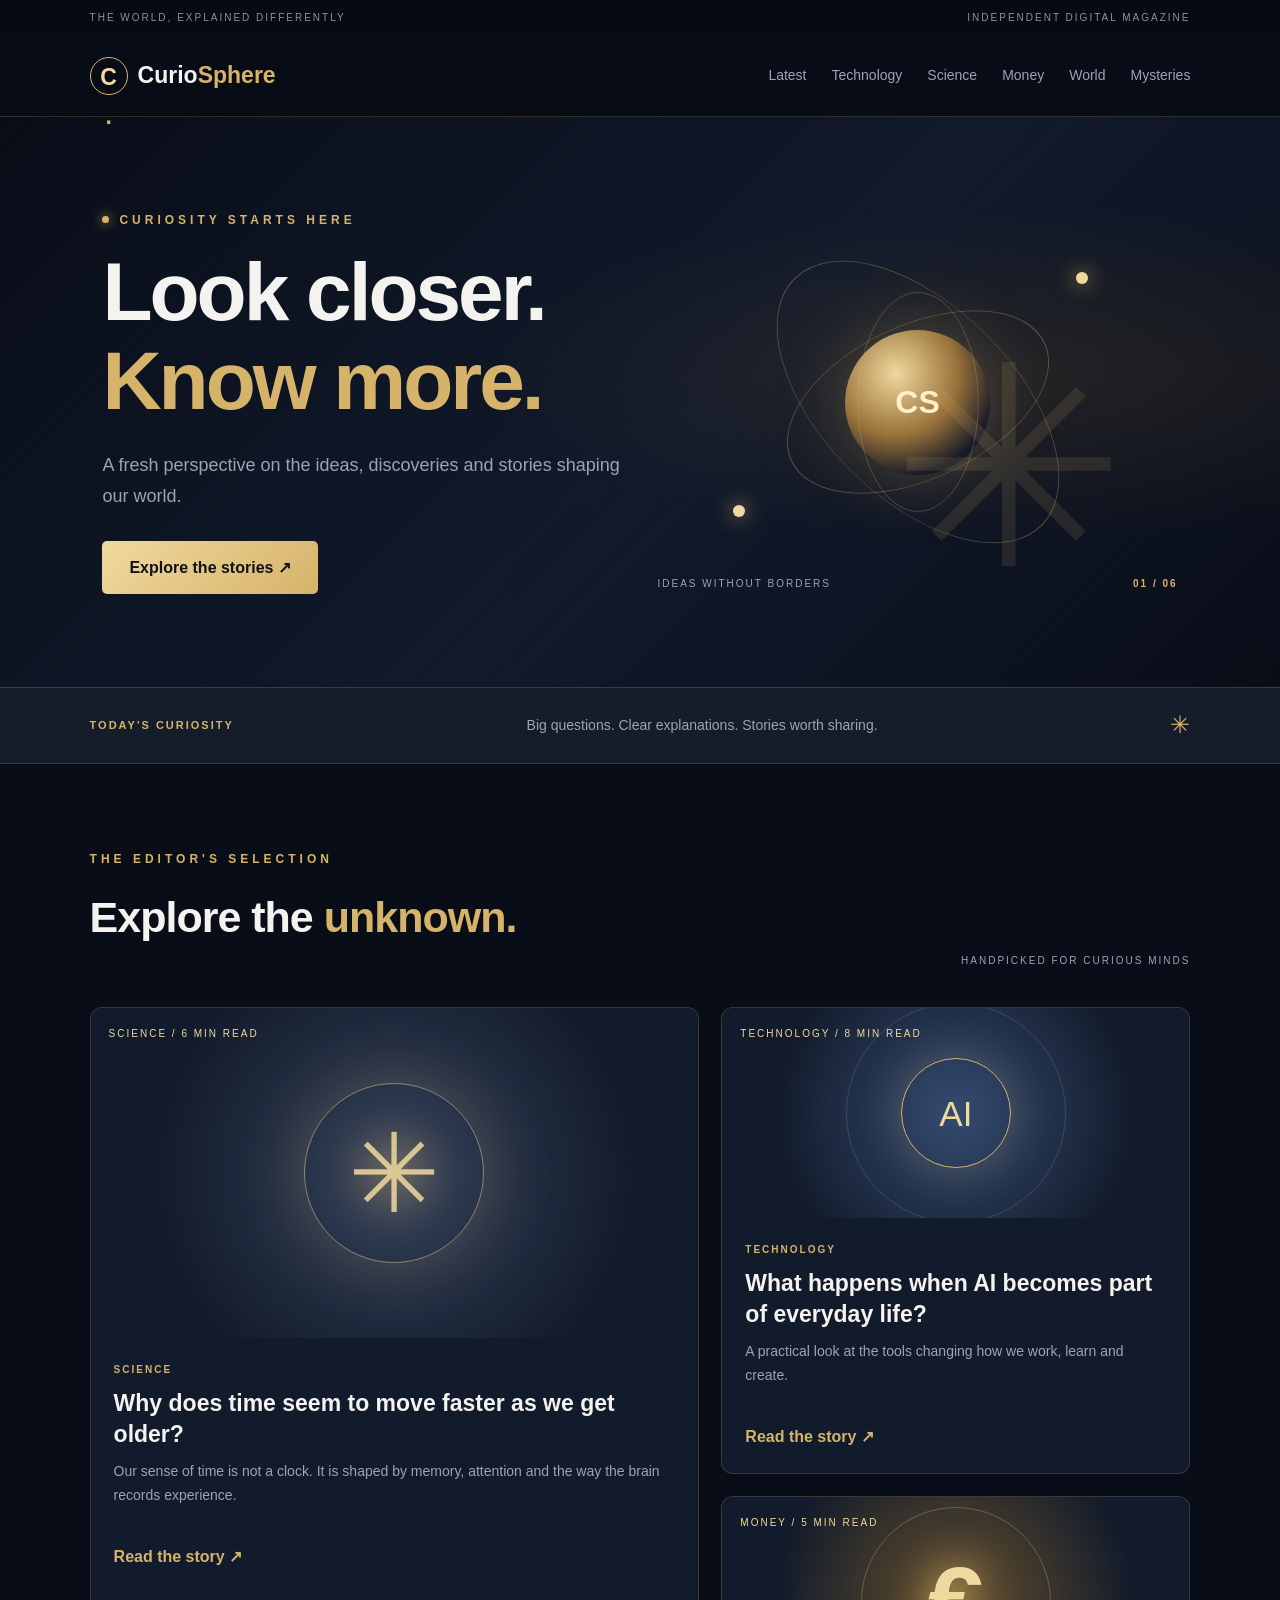
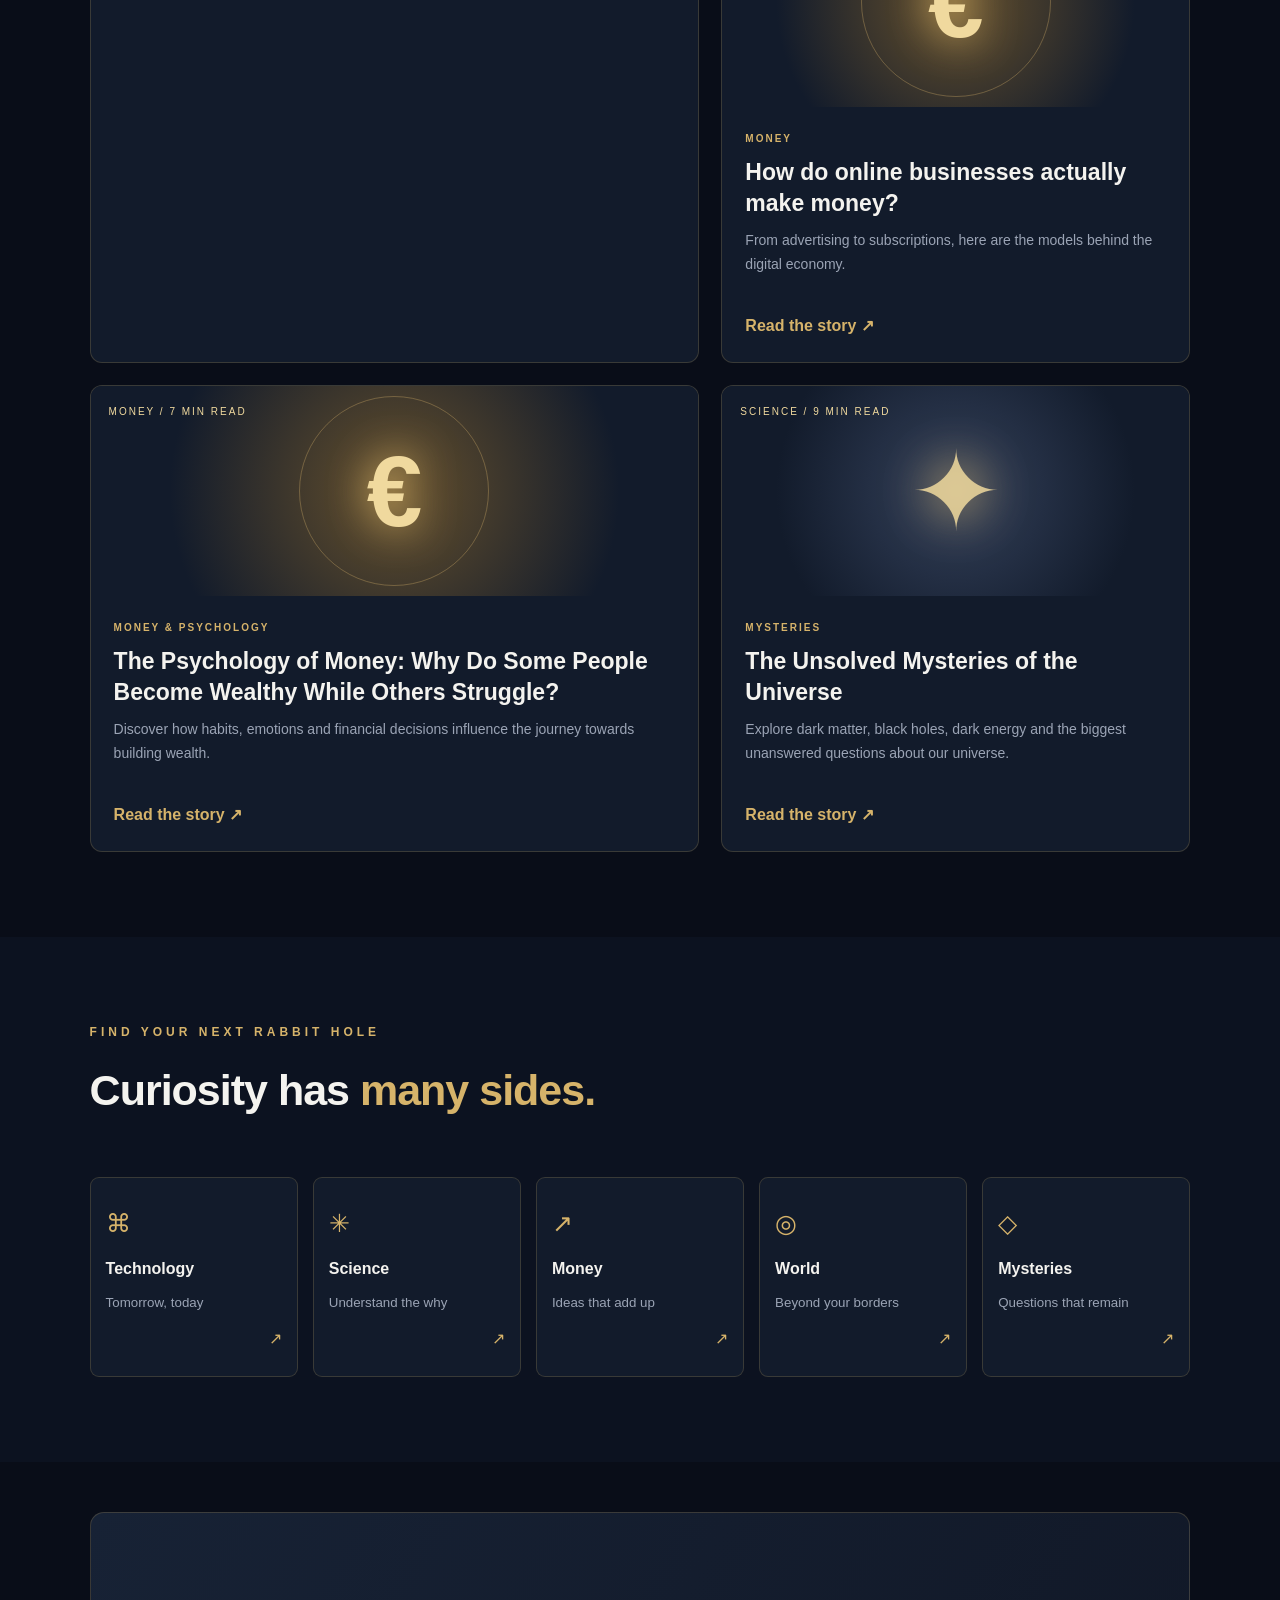
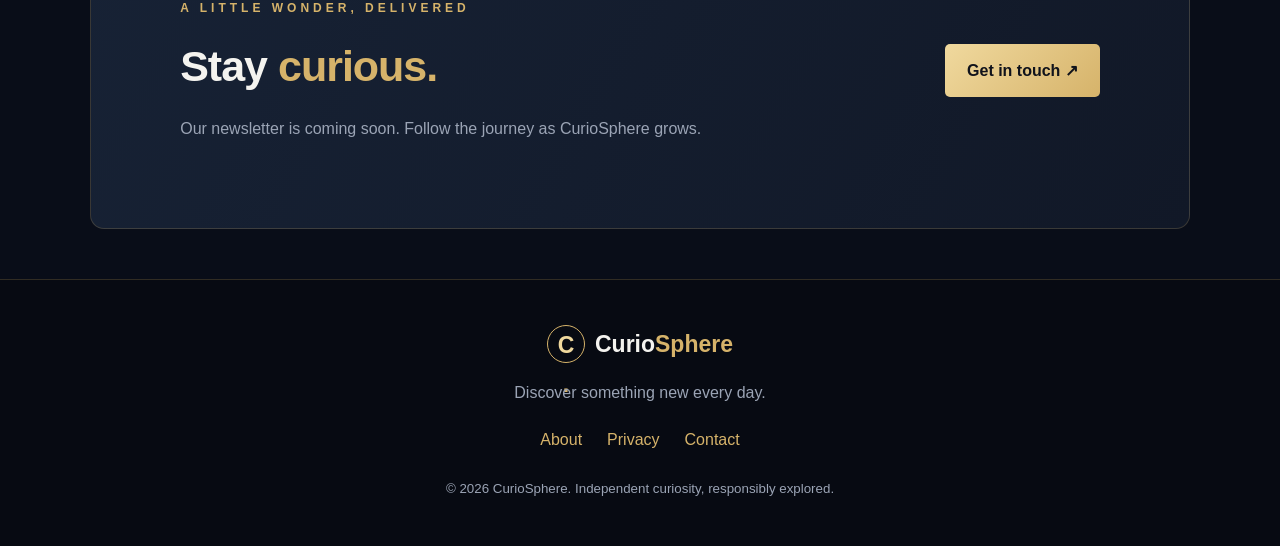
==== commit 343d6305: "Update index.html" ====
--- a/index.html
+++ b/index.html
@@ -133,6 +133,20 @@
           </div>
         </article>
 
+        <article class="feature-card" data-category="mysteries">
+          <div class="feature-visual visual-neural">
+            <span class="visual-label">SCIENCE / 9 MIN READ</span>
+            <div class="visual-symbol">✦</div>
+          </div>
+
+          <div class="article-info">
+            <div class="category">MYSTERIES</div>
+            <h3>The Unsolved Mysteries of the Universe</h3>
+            <p>Explore dark matter, black holes, dark energy and the biggest unanswered questions about our universe.</p>
+            <a href="articles/unsolved-mysteries-universe.html" class="read-link">Read the story <span>↗</span></a>
+          </div>
+        </article>
+
       </div>
     </section>
 
